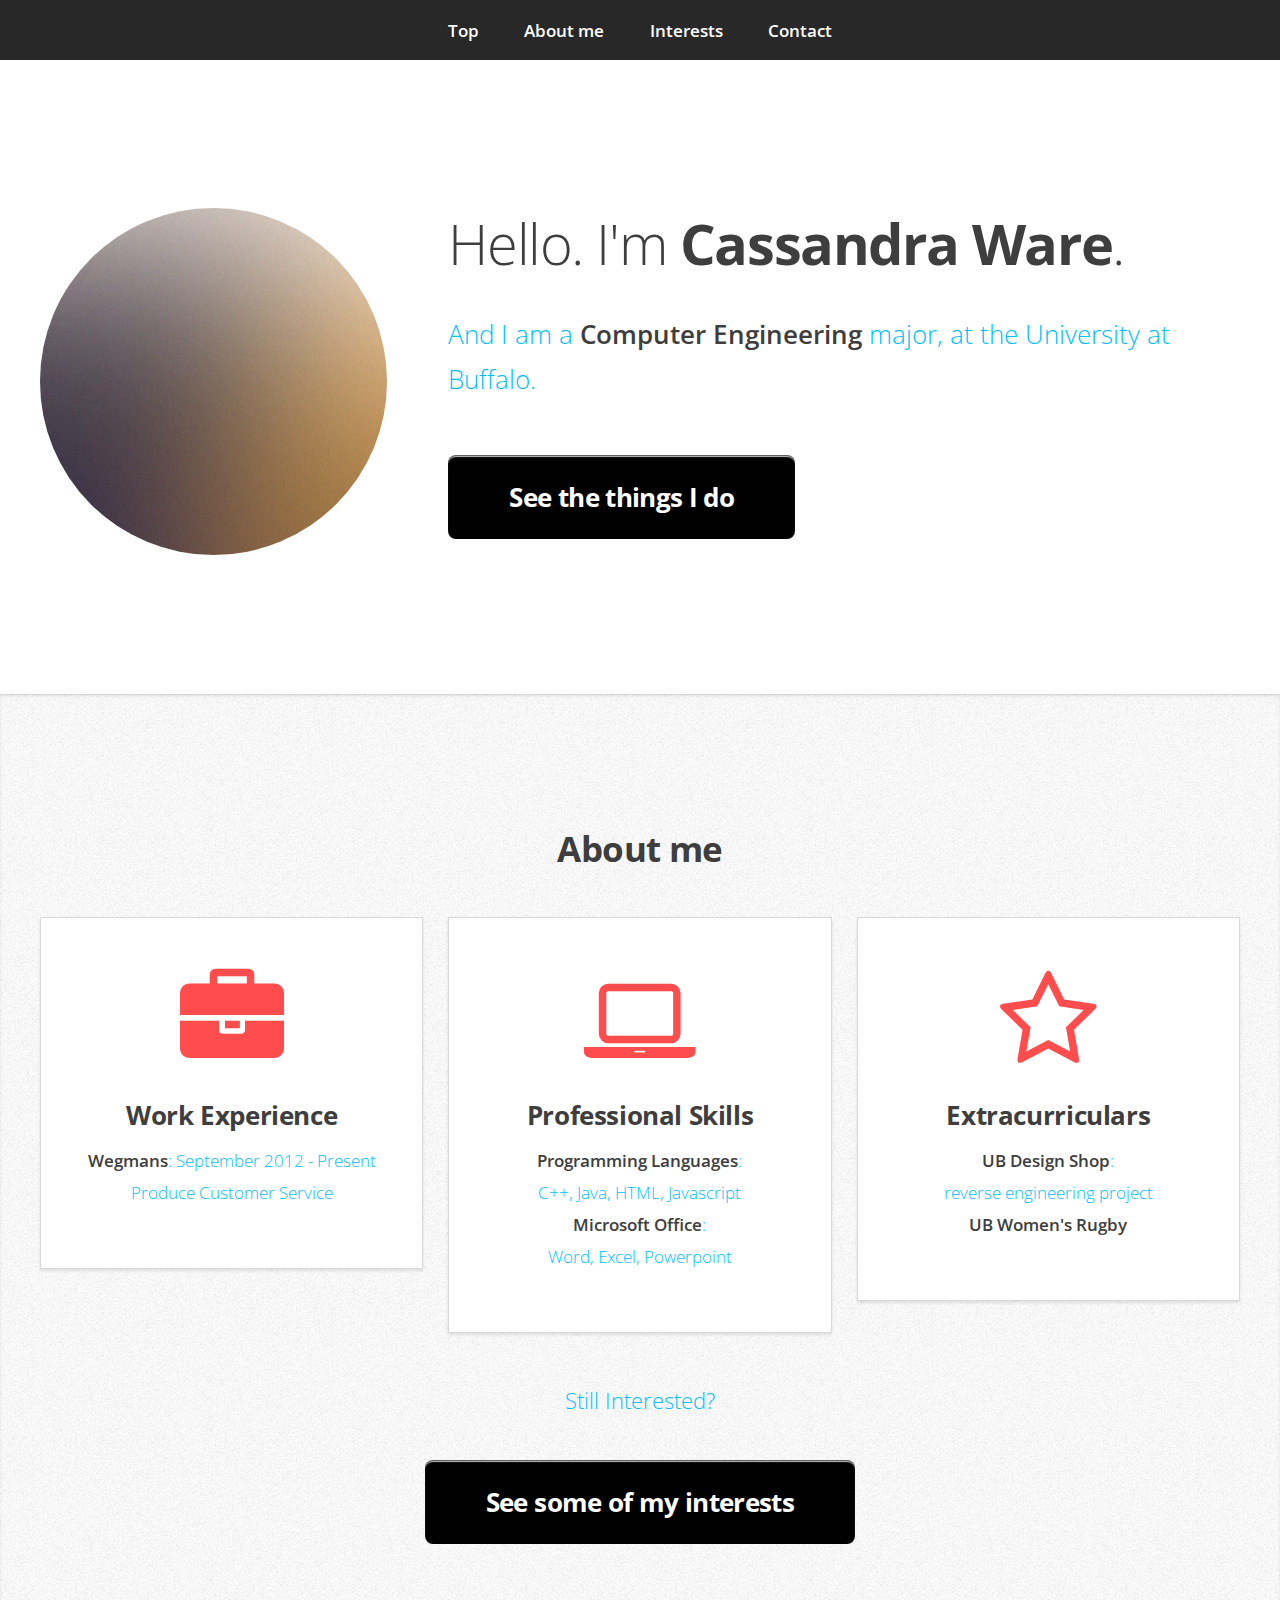
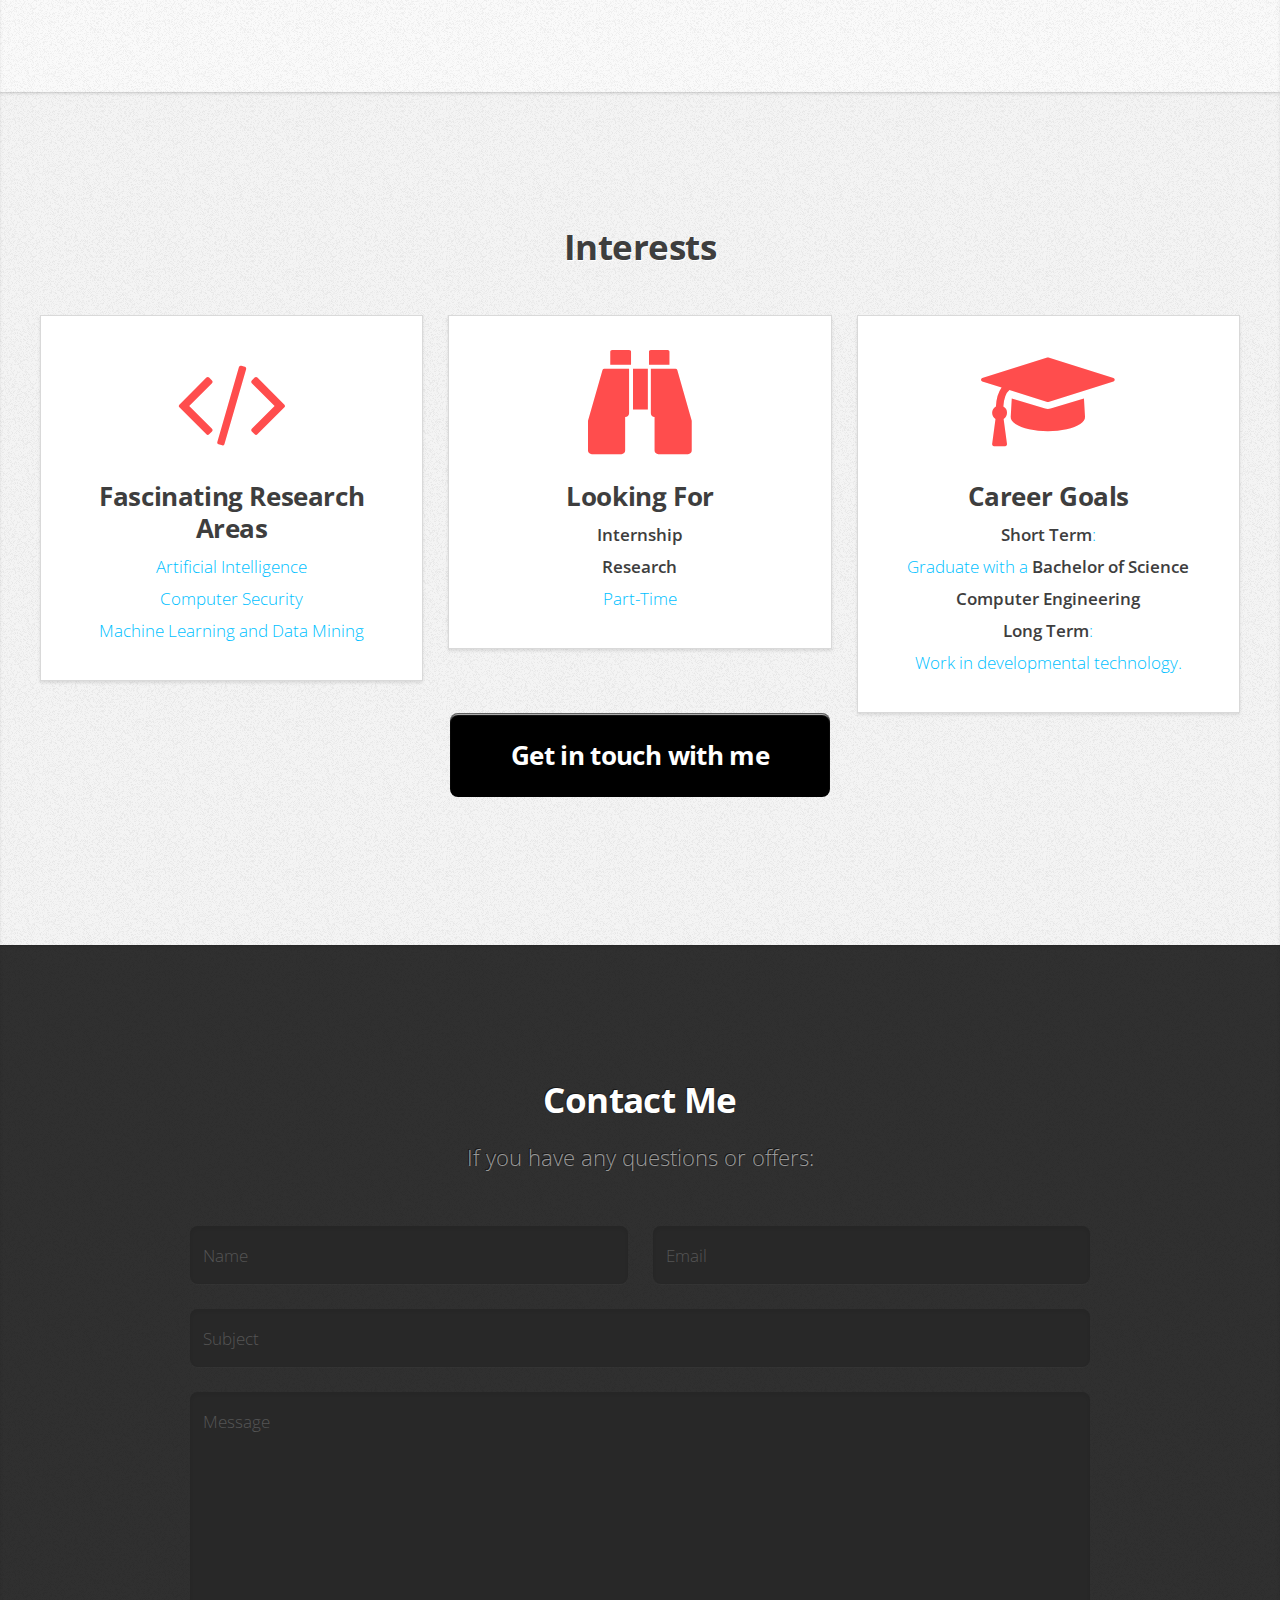
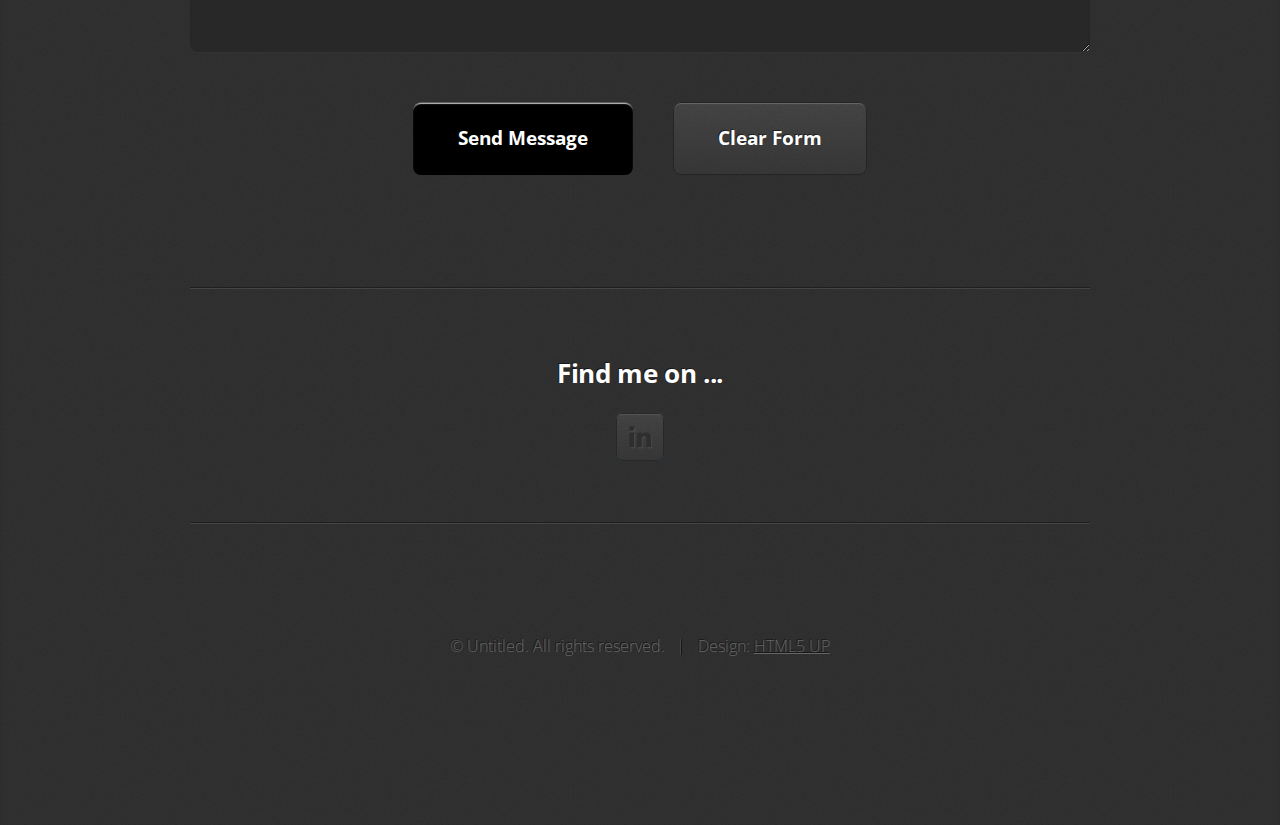
==== index.html @ fafe50f0 "Add files via upload" ====
<!DOCTYPE HTML>
<!--
	Miniport by HTML5 UP
	html5up.net | @ajlkn
	Free for personal and commercial use under the CCA 3.0 license (html5up.net/license)
-->
<html>
	<head>
		<title>Cassandra Ware</title>
		<meta charset="utf-8" />
		<meta name="viewport" content="width=device-width, initial-scale=1" />
		<meta http-equiv="Content-Type" content="text/html; charset=utf-8">
		<!--[if lte IE 8]><script src="assets/js/ie/html5shiv.js"></script><![endif]-->
		<link rel="stylesheet" href="assets/css/main.css" />
		<!--[if lte IE 8]><link rel="stylesheet" href="assets/css/ie8.css" /><![endif]-->
		<!--[if lte IE 9]><link rel="stylesheet" href="assets/css/ie9.css" /><![endif]-->
	</head>
	<body>

		<!-- Nav -->
			<nav id="nav">
				<ul class="container">
					<li><a href="#top">Top</a></li>
					<li><a href="#work">About me</a></li>
					<li><a href="#portfolio">Interests</a></li>
					<li><a href="#contact">Contact</a></li>
				</ul>
			</nav>

		<!-- Home -->
			<div class="wrapper style1 first">
				<article class="container" id="top">
					<div class="row">
						<div class="4u 12u(mobile)">
							<span class="image fit"><img src="images/pic00.jpg" alt="" /></span>
						</div>
						<div class="8u 12u(mobile)">
							<header>
								<h1>Hello. I'm <strong>Cassandra Ware</strong>.</h1>
							</header>
							<p>And I am a <strong>Computer Engineering</strong> major, at the University at Buffalo.</p>
							<a href="#work" class="button big scrolly">See the things I do</a>
						</div>
					</div>
				</article>
			</div>

		<!-- Work -->
			<div class="wrapper style2">
				<article id="work">
					<header>
						<h2>About me</h2>
						<p></p>
					</header>
					<div class="container">
						<div class="row">
							<div class="4u 12u(mobile)">
								<section class="box style1">
									<span class="icon featured fa-briefcase"></span>
									<h3>Work Experience</h3>
									<p><strong>Wegmans</strong>: September 2012 - Present<br> Produce Customer Service</p>
								</section>
							</div>
							<div class="4u 12u(mobile)">
								<section class="box style1">
									<span class="icon featured fa-laptop"></span>
									<h3>Professional Skills</h3>
									<p><strong>Programming Languages</strong>:<br> C++, Java, HTML, Javascript <br><strong>Microsoft Office</strong>:
									<br>Word, Excel, Powerpoint</p>
								</section>
							</div>
							<div class="4u 12u(mobile)">
								<section class="box style1">
									<span class="icon featured fa-star-o"></span>
									<h3>Extracurriculars</h3>
									<p><strong>UB Design Shop</strong>:<br>reverse engineering project<br><strong>UB Women's Rugby</strong></p>
								</section>
							</div>
						</div>
					</div>
					<footer>
						<p>Still Interested?</p>
						<a href="#portfolio" class="button big scrolly">See some of my interests</a>
					</footer>
				</article>
			</div>

		<!-- Portfolio -->
			<div class="wrapper style3">
				<article id="portfolio">
					<header>
						<h2>Interests</h2>
						<p></p>
					</header>
					<div class="container">
						<div class="row">
							<div class="4u 12u(mobile)">
								<article class="box style2">
									<span class="icon featured fa-code"></span>
									<h3><a href="#">Fascinating Research Areas</a></h3>
									<p>Artificial Intelligence<br>Computer Security<br>Machine Learning and Data Mining</p>
								</article>
							</div>
							<div class="4u 12u(mobile)">
								<article class="box style2">
									<span class="icon featured fa-binoculars"></span>
									<h3><a href="#">Looking For</a></h3>
									<p><strong>Internship<br>Research</strong><br>Part-Time</p>
								</article>
							</div>
							<div class="4u 12u(mobile)">
								<article class="box style2">
									<span class="icon featured fa-mortar-board"></span>
									<h3><a href="#">Career Goals</a></h3>
									<p><strong>Short Term</strong>:<br>Graduate with a <strong>Bachelor of Science Computer Engineering</strong>
									<br><strong>Long Term</strong>:<br>Work in developmental technology.</p>
								</article>
							</div>
						</div>
						<!--<div class="row">
							<div class="4u 12u(mobile)">
								<article class="box style2">
									<a href="#" class="image featured"><img src="images/pic04.jpg" alt="" /></a>
									<h3><a href="#">Tempus dolore</a></h3>
									<p>Ornare nulla proin odio consequat.</p>
								</article>
							</div>
							<div class="4u 12u(mobile)">
								<article class="box style2">
									<a href="#" class="image featured"><img src="images/pic05.jpg" alt="" /></a>
									<h3><a href="#">Feugiat aliquam</a></h3>
									<p>Ornare nulla proin odio consequat.</p>
								</article>
							</div>
							<div class="4u 12u(mobile)">
								<article class="box style2">
									<a href="#" class="image featured"><img src="images/pic06.jpg" alt="" /></a>
									<h3><a href="#">Sed amet ornare</a></h3>
									<p>Ornare nulla proin odio consequat.</p>
								</article>
							</div>
						</div>
					</div>
					<footer>
						<p>Lorem ipsum dolor sit sapien vestibulum ipsum primis?</p>-->
						<a href="#contact" class="button big scrolly">Get in touch with me</a>
					</footer>
				</article>
			</div>

		<!-- Contact -->
			<div class="wrapper style4">
				<article id="contact" class="container 75%">
					<header>
						<h2>Contact Me</h2>
						<p>If you have any questions or offers:</p>
					</header>
					<div>
						<div class="row">
							<div class="12u">
								<form method="post" action="index.php">
									<div>
										<div class="row">
											<div class="6u 12u(mobile)">
												<input type="text" name="name" id="name" placeholder="Name" />
											</div>
											<div class="6u 12u(mobile)">
												<input type="text" name="email" id="email" placeholder="Email" />
											</div>
										</div>
										<div class="row">
											<div class="12u">
												<input type="text" name="subject" id="subject" placeholder="Subject" />
											</div>
										</div>
										<div class="row">
											<div class="12u">
												<textarea name="message" id="message" placeholder="Message"></textarea>
											</div>
										</div>

										<div class="row 200%">
											<div class="12u">
												<ul class="actions">
													<li><input type="submit" value="Send Message" /></li>
													<li><input type="reset" value="Clear Form" class="alt" /></li>
												</ul>
											</div>
										</div>
									</div>
								</form>
							</div>
						</div>
						<div class="row">
							<div class="12u">
								<hr />
								<h3>Find me on ...</h3>
								<ul class="social">
									<!--<li><a href="#" class="icon fa-twitter"><span class="label">Twitter</span></a></li>
									<li><a href="#" class="icon fa-facebook"><span class="label">Facebook</span></a></li>
									<li><a href="#" class="icon fa-dribbble"><span class="label">Dribbble</span></a></li>-->
									<li><a href="https://www.linkedin.com/in/cassandra-ware-029583138/" class="icon fa-linkedin"><span class="label">LinkedIn</span></a></li>
									<!--<li><a href="#" class="icon fa-tumblr"><span class="label">Tumblr</span></a></li>
									<li><a href="#" class="icon fa-google-plus"><span class="label">Google+</span></a></li>
									<li><a href="#" class="icon fa-github"><span class="label">Github</span></a></li>-->
									<!--
									<li><a href="#" class="icon fa-rss"><span>RSS</span></a></li>
									<li><a href="#" class="icon fa-instagram"><span>Instagram</span></a></li>
									<li><a href="#" class="icon fa-foursquare"><span>Foursquare</span></a></li>
									<li><a href="#" class="icon fa-skype"><span>Skype</span></a></li>
									<li><a href="#" class="icon fa-soundcloud"><span>Soundcloud</span></a></li>
									<li><a href="#" class="icon fa-youtube"><span>YouTube</span></a></li>
									<li><a href="#" class="icon fa-blogger"><span>Blogger</span></a></li>
									<li><a href="#" class="icon fa-flickr"><span>Flickr</span></a></li>
									<li><a href="#" class="icon fa-vimeo"><span>Vimeo</span></a></li>
									-->
								</ul>
								<hr />
							</div>
						</div>
					</div>
					<footer>
						<ul id="copyright">
							<li>&copy; Untitled. All rights reserved.</li><li>Design: <a href="http://html5up.net">HTML5 UP</a></li>
						</ul>
					</footer>
				</article>
			</div>

		<!-- Scripts -->
			<script src="assets/js/jquery.min.js"></script>
			<script src="assets/js/jquery.scrolly.min.js"></script>
			<script src="assets/js/skel.min.js"></script>
			<script src="assets/js/skel-viewport.min.js"></script>
			<script src="assets/js/util.js"></script>
			<!--[if lte IE 8]><script src="assets/js/ie/respond.min.js"></script><![endif]-->
			<script src="assets/js/main.js"></script>

	</body>
</html>
---- assets/css/main.css ----
@import url("https://fonts.googleapis.com/css?family=Open+Sans:300,300italic,600,600italic,700");
@import url("font-awesome.min.css");

/*
	Miniport by HTML5 UP
	html5up.net | @ajlkn
	Free for personal and commercial use under the CCA 3.0 license (html5up.net/license)
*/

/* Reset */

	html, body, div, span, applet, object, iframe, h1, h2, h3, h4, h5, h6, p, blockquote, pre, a, abbr, acronym, address, big, cite, code, del, dfn, em, img, ins, kbd, q, s, samp, small, strike, strong, sub, sup, tt, var, b, u, i, center, dl, dt, dd, ol, ul, li, fieldset, form, label, legend, table, caption, tbody, tfoot, thead, tr, th, td, article, aside, canvas, details, embed, figure, figcaption, footer, header, hgroup, menu, nav, output, ruby, section, summary, time, mark, audio, video {
		margin: 0;
		padding: 0;
		border: 0;
		font-size: 100%;
		font: inherit;
		vertical-align: baseline;
	}

	article, aside, details, figcaption, figure, footer, header, hgroup, menu, nav, section {
		display: block;
	}

	body {
		line-height: 1;
	}

	ol, ul {
		list-style: none;
	}

	blockquote, q {
		quotes: none;
	}

	blockquote:before, blockquote:after, q:before, q:after {
		content: '';
		content: none;
	}

	table {
		border-collapse: collapse;
		border-spacing: 0;
	}

	body {
		-webkit-text-size-adjust: none;
	}

/* Box Model */

	*, *:before, *:after {
		-moz-box-sizing: border-box;
		-webkit-box-sizing: border-box;
		box-sizing: border-box;
	}

/* Containers */

	.container {
		margin-left: auto;
		margin-right: auto;
	}

	.container.\31 25\25 {
		width: 100%;
		max-width: 1200px;
		min-width: 960px;
	}

	.container.\37 5\25 {
		width: 720px;
	}

	.container.\35 0\25 {
		width: 480px;
	}

	.container.\32 5\25 {
		width: 240px;
	}

	.container {
		width: 960px;
	}

	@media screen and (min-width: 737px) {

		.container.\31 25\25 {
			width: 100%;
			max-width: 1500px;
			min-width: 1200px;
		}

		.container.\37 5\25 {
			width: 900px;
		}

		.container.\35 0\25 {
			width: 600px;
		}

		.container.\32 5\25 {
			width: 300px;
		}

		.container {
			width: 1200px;
		}

	}

	@media screen and (min-width: 737px) and (max-width: 1200px) {

		.container.\31 25\25 {
			width: 100%;
			max-width: 1200px;
			min-width: 960px;
		}

		.container.\37 5\25 {
			width: 720px;
		}

		.container.\35 0\25 {
			width: 480px;
		}

		.container.\32 5\25 {
			width: 240px;
		}

		.container {
			width: 960px;
		}

	}

	@media screen and (max-width: 736px) {

		.container.\31 25\25 {
			width: 100%;
			max-width: 125%;
			min-width: 100%;
		}

		.container.\37 5\25 {
			width: 75%;
		}

		.container.\35 0\25 {
			width: 50%;
		}

		.container.\32 5\25 {
			width: 25%;
		}

		.container {
			width: 100% !important;
		}

	}

/* Grid */

	.row {
		border-bottom: solid 1px transparent;
		-moz-box-sizing: border-box;
		-webkit-box-sizing: border-box;
		box-sizing: border-box;
	}

	.row > * {
		float: left;
		-moz-box-sizing: border-box;
		-webkit-box-sizing: border-box;
		box-sizing: border-box;
	}

	.row:after, .row:before {
		content: '';
		display: block;
		clear: both;
		height: 0;
	}

	.row.uniform > * > :first-child {
		margin-top: 0;
	}

	.row.uniform > * > :last-child {
		margin-bottom: 0;
	}

	.row.\30 \25 > * {
		padding: 0 0 0 0px;
	}

	.row.\30 \25 {
		margin: 0 0 -1px 0px;
	}

	.row.uniform.\30 \25 > * {
		padding: 0px 0 0 0px;
	}

	.row.uniform.\30 \25 {
		margin: 0px 0 -1px 0px;
	}

	.row > * {
		padding: 0 0 0 40px;
	}

	.row {
		margin: 0 0 -1px -40px;
	}

	.row.uniform > * {
		padding: 40px 0 0 40px;
	}

	.row.uniform {
		margin: -40px 0 -1px -40px;
	}

	.row.\32 00\25 > * {
		padding: 0 0 0 80px;
	}

	.row.\32 00\25 {
		margin: 0 0 -1px -80px;
	}

	.row.uniform.\32 00\25 > * {
		padding: 80px 0 0 80px;
	}

	.row.uniform.\32 00\25 {
		margin: -80px 0 -1px -80px;
	}

	.row.\31 50\25 > * {
		padding: 0 0 0 60px;
	}

	.row.\31 50\25 {
		margin: 0 0 -1px -60px;
	}

	.row.uniform.\31 50\25 > * {
		padding: 60px 0 0 60px;
	}

	.row.uniform.\31 50\25 {
		margin: -60px 0 -1px -60px;
	}

	.row.\35 0\25 > * {
		padding: 0 0 0 20px;
	}

	.row.\35 0\25 {
		margin: 0 0 -1px -20px;
	}

	.row.uniform.\35 0\25 > * {
		padding: 20px 0 0 20px;
	}

	.row.uniform.\35 0\25 {
		margin: -20px 0 -1px -20px;
	}

	.row.\32 5\25 > * {
		padding: 0 0 0 10px;
	}

	.row.\32 5\25 {
		margin: 0 0 -1px -10px;
	}

	.row.uniform.\32 5\25 > * {
		padding: 10px 0 0 10px;
	}

	.row.uniform.\32 5\25 {
		margin: -10px 0 -1px -10px;
	}

	.\31 2u, .\31 2u\24 {
		width: 100%;
		clear: none;
		margin-left: 0;
	}

	.\31 1u, .\31 1u\24 {
		width: 91.6666666667%;
		clear: none;
		margin-left: 0;
	}

	.\31 0u, .\31 0u\24 {
		width: 83.3333333333%;
		clear: none;
		margin-left: 0;
	}

	.\39 u, .\39 u\24 {
		width: 75%;
		clear: none;
		margin-left: 0;
	}

	.\38 u, .\38 u\24 {
		width: 66.6666666667%;
		clear: none;
		margin-left: 0;
	}

	.\37 u, .\37 u\24 {
		width: 58.3333333333%;
		clear: none;
		margin-left: 0;
	}

	.\36 u, .\36 u\24 {
		width: 50%;
		clear: none;
		margin-left: 0;
	}

	.\35 u, .\35 u\24 {
		width: 41.6666666667%;
		clear: none;
		margin-left: 0;
	}

	.\34 u, .\34 u\24 {
		width: 33.3333333333%;
		clear: none;
		margin-left: 0;
	}

	.\33 u, .\33 u\24 {
		width: 25%;
		clear: none;
		margin-left: 0;
	}

	.\32 u, .\32 u\24 {
		width: 16.6666666667%;
		clear: none;
		margin-left: 0;
	}

	.\31 u, .\31 u\24 {
		width: 8.3333333333%;
		clear: none;
		margin-left: 0;
	}

	.\31 2u\24 + *,
	.\31 1u\24 + *,
	.\31 0u\24 + *,
	.\39 u\24 + *,
	.\38 u\24 + *,
	.\37 u\24 + *,
	.\36 u\24 + *,
	.\35 u\24 + *,
	.\34 u\24 + *,
	.\33 u\24 + *,
	.\32 u\24 + *,
	.\31 u\24 + * {
		clear: left;
	}

	.\-11u {
		margin-left: 91.66667%;
	}

	.\-10u {
		margin-left: 83.33333%;
	}

	.\-9u {
		margin-left: 75%;
	}

	.\-8u {
		margin-left: 66.66667%;
	}

	.\-7u {
		margin-left: 58.33333%;
	}

	.\-6u {
		margin-left: 50%;
	}

	.\-5u {
		margin-left: 41.66667%;
	}

	.\-4u {
		margin-left: 33.33333%;
	}

	.\-3u {
		margin-left: 25%;
	}

	.\-2u {
		margin-left: 16.66667%;
	}

	.\-1u {
		margin-left: 8.33333%;
	}

	@media screen and (min-width: 737px) {

		.row > * {
			padding: 25px 0 0 25px;
		}

		.row {
			margin: -25px 0 -1px -25px;
		}

		.row.uniform > * {
			padding: 25px 0 0 25px;
		}

		.row.uniform {
			margin: -25px 0 -1px -25px;
		}

		.row.\32 00\25 > * {
			padding: 50px 0 0 50px;
		}

		.row.\32 00\25 {
			margin: -50px 0 -1px -50px;
		}

		.row.uniform.\32 00\25 > * {
			padding: 50px 0 0 50px;
		}

		.row.uniform.\32 00\25 {
			margin: -50px 0 -1px -50px;
		}

		.row.\31 50\25 > * {
			padding: 37.5px 0 0 37.5px;
		}

		.row.\31 50\25 {
			margin: -37.5px 0 -1px -37.5px;
		}

		.row.uniform.\31 50\25 > * {
			padding: 37.5px 0 0 37.5px;
		}

		.row.uniform.\31 50\25 {
			margin: -37.5px 0 -1px -37.5px;
		}

		.row.\35 0\25 > * {
			padding: 12.5px 0 0 12.5px;
		}

		.row.\35 0\25 {
			margin: -12.5px 0 -1px -12.5px;
		}

		.row.uniform.\35 0\25 > * {
			padding: 12.5px 0 0 12.5px;
		}

		.row.uniform.\35 0\25 {
			margin: -12.5px 0 -1px -12.5px;
		}

		.row.\32 5\25 > * {
			padding: 6.25px 0 0 6.25px;
		}

		.row.\32 5\25 {
			margin: -6.25px 0 -1px -6.25px;
		}

		.row.uniform.\32 5\25 > * {
			padding: 6.25px 0 0 6.25px;
		}

		.row.uniform.\32 5\25 {
			margin: -6.25px 0 -1px -6.25px;
		}

		.\31 2u\28desktop\29, .\31 2u\24\28desktop\29 {
			width: 100%;
			clear: none;
			margin-left: 0;
		}

		.\31 1u\28desktop\29, .\31 1u\24\28desktop\29 {
			width: 91.6666666667%;
			clear: none;
			margin-left: 0;
		}

		.\31 0u\28desktop\29, .\31 0u\24\28desktop\29 {
			width: 83.3333333333%;
			clear: none;
			margin-left: 0;
		}

		.\39 u\28desktop\29, .\39 u\24\28desktop\29 {
			width: 75%;
			clear: none;
			margin-left: 0;
		}

		.\38 u\28desktop\29, .\38 u\24\28desktop\29 {
			width: 66.6666666667%;
			clear: none;
			margin-left: 0;
		}

		.\37 u\28desktop\29, .\37 u\24\28desktop\29 {
			width: 58.3333333333%;
			clear: none;
			margin-left: 0;
		}

		.\36 u\28desktop\29, .\36 u\24\28desktop\29 {
			width: 50%;
			clear: none;
			margin-left: 0;
		}

		.\35 u\28desktop\29, .\35 u\24\28desktop\29 {
			width: 41.6666666667%;
			clear: none;
			margin-left: 0;
		}

		.\34 u\28desktop\29, .\34 u\24\28desktop\29 {
			width: 33.3333333333%;
			clear: none;
			margin-left: 0;
		}

		.\33 u\28desktop\29, .\33 u\24\28desktop\29 {
			width: 25%;
			clear: none;
			margin-left: 0;
		}

		.\32 u\28desktop\29, .\32 u\24\28desktop\29 {
			width: 16.6666666667%;
			clear: none;
			margin-left: 0;
		}

		.\31 u\28desktop\29, .\31 u\24\28desktop\29 {
			width: 8.3333333333%;
			clear: none;
			margin-left: 0;
		}

		.\31 2u\24\28desktop\29 + *,
		.\31 1u\24\28desktop\29 + *,
		.\31 0u\24\28desktop\29 + *,
		.\39 u\24\28desktop\29 + *,
		.\38 u\24\28desktop\29 + *,
		.\37 u\24\28desktop\29 + *,
		.\36 u\24\28desktop\29 + *,
		.\35 u\24\28desktop\29 + *,
		.\34 u\24\28desktop\29 + *,
		.\33 u\24\28desktop\29 + *,
		.\32 u\24\28desktop\29 + *,
		.\31 u\24\28desktop\29 + * {
			clear: left;
		}

		.\-11u\28desktop\29 {
			margin-left: 91.66667%;
		}

		.\-10u\28desktop\29 {
			margin-left: 83.33333%;
		}

		.\-9u\28desktop\29 {
			margin-left: 75%;
		}

		.\-8u\28desktop\29 {
			margin-left: 66.66667%;
		}

		.\-7u\28desktop\29 {
			margin-left: 58.33333%;
		}

		.\-6u\28desktop\29 {
			margin-left: 50%;
		}

		.\-5u\28desktop\29 {
			margin-left: 41.66667%;
		}

		.\-4u\28desktop\29 {
			margin-left: 33.33333%;
		}

		.\-3u\28desktop\29 {
			margin-left: 25%;
		}

		.\-2u\28desktop\29 {
			margin-left: 16.66667%;
		}

		.\-1u\28desktop\29 {
			margin-left: 8.33333%;
		}

	}

	@media screen and (min-width: 737px) and (max-width: 1200px) {

		.row > * {
			padding: 25px 0 0 25px;
		}

		.row {
			margin: -25px 0 -1px -25px;
		}

		.row.uniform > * {
			padding: 25px 0 0 25px;
		}

		.row.uniform {
			margin: -25px 0 -1px -25px;
		}

		.row.\32 00\25 > * {
			padding: 50px 0 0 50px;
		}

		.row.\32 00\25 {
			margin: -50px 0 -1px -50px;
		}

		.row.uniform.\32 00\25 > * {
			padding: 50px 0 0 50px;
		}

		.row.uniform.\32 00\25 {
			margin: -50px 0 -1px -50px;
		}

		.row.\31 50\25 > * {
			padding: 37.5px 0 0 37.5px;
		}

		.row.\31 50\25 {
			margin: -37.5px 0 -1px -37.5px;
		}

		.row.uniform.\31 50\25 > * {
			padding: 37.5px 0 0 37.5px;
		}

		.row.uniform.\31 50\25 {
			margin: -37.5px 0 -1px -37.5px;
		}

		.row.\35 0\25 > * {
			padding: 12.5px 0 0 12.5px;
		}

		.row.\35 0\25 {
			margin: -12.5px 0 -1px -12.5px;
		}

		.row.uniform.\35 0\25 > * {
			padding: 12.5px 0 0 12.5px;
		}

		.row.uniform.\35 0\25 {
			margin: -12.5px 0 -1px -12.5px;
		}

		.row.\32 5\25 > * {
			padding: 6.25px 0 0 6.25px;
		}

		.row.\32 5\25 {
			margin: -6.25px 0 -1px -6.25px;
		}

		.row.uniform.\32 5\25 > * {
			padding: 6.25px 0 0 6.25px;
		}

		.row.uniform.\32 5\25 {
			margin: -6.25px 0 -1px -6.25px;
		}

		.\31 2u\28tablet\29, .\31 2u\24\28tablet\29 {
			width: 100%;
			clear: none;
			margin-left: 0;
		}

		.\31 1u\28tablet\29, .\31 1u\24\28tablet\29 {
			width: 91.6666666667%;
			clear: none;
			margin-left: 0;
		}

		.\31 0u\28tablet\29, .\31 0u\24\28tablet\29 {
			width: 83.3333333333%;
			clear: none;
			margin-left: 0;
		}

		.\39 u\28tablet\29, .\39 u\24\28tablet\29 {
			width: 75%;
			clear: none;
			margin-left: 0;
		}

		.\38 u\28tablet\29, .\38 u\24\28tablet\29 {
			width: 66.6666666667%;
			clear: none;
			margin-left: 0;
		}

		.\37 u\28tablet\29, .\37 u\24\28tablet\29 {
			width: 58.3333333333%;
			clear: none;
			margin-left: 0;
		}

		.\36 u\28tablet\29, .\36 u\24\28tablet\29 {
			width: 50%;
			clear: none;
			margin-left: 0;
		}

		.\35 u\28tablet\29, .\35 u\24\28tablet\29 {
			width: 41.6666666667%;
			clear: none;
			margin-left: 0;
		}

		.\34 u\28tablet\29, .\34 u\24\28tablet\29 {
			width: 33.3333333333%;
			clear: none;
			margin-left: 0;
		}

		.\33 u\28tablet\29, .\33 u\24\28tablet\29 {
			width: 25%;
			clear: none;
			margin-left: 0;
		}

		.\32 u\28tablet\29, .\32 u\24\28tablet\29 {
			width: 16.6666666667%;
			clear: none;
			margin-left: 0;
		}

		.\31 u\28tablet\29, .\31 u\24\28tablet\29 {
			width: 8.3333333333%;
			clear: none;
			margin-left: 0;
		}

		.\31 2u\24\28tablet\29 + *,
		.\31 1u\24\28tablet\29 + *,
		.\31 0u\24\28tablet\29 + *,
		.\39 u\24\28tablet\29 + *,
		.\38 u\24\28tablet\29 + *,
		.\37 u\24\28tablet\29 + *,
		.\36 u\24\28tablet\29 + *,
		.\35 u\24\28tablet\29 + *,
		.\34 u\24\28tablet\29 + *,
		.\33 u\24\28tablet\29 + *,
		.\32 u\24\28tablet\29 + *,
		.\31 u\24\28tablet\29 + * {
			clear: left;
		}

		.\-11u\28tablet\29 {
			margin-left: 91.66667%;
		}

		.\-10u\28tablet\29 {
			margin-left: 83.33333%;
		}

		.\-9u\28tablet\29 {
			margin-left: 75%;
		}

		.\-8u\28tablet\29 {
			margin-left: 66.66667%;
		}

		.\-7u\28tablet\29 {
			margin-left: 58.33333%;
		}

		.\-6u\28tablet\29 {
			margin-left: 50%;
		}

		.\-5u\28tablet\29 {
			margin-left: 41.66667%;
		}

		.\-4u\28tablet\29 {
			margin-left: 33.33333%;
		}

		.\-3u\28tablet\29 {
			margin-left: 25%;
		}

		.\-2u\28tablet\29 {
			margin-left: 16.66667%;
		}

		.\-1u\28tablet\29 {
			margin-left: 8.33333%;
		}

	}

	@media screen and (max-width: 736px) {

		.row > * {
			padding: 15px 0 0 15px;
		}

		.row {
			margin: -15px 0 -1px -15px;
		}

		.row.uniform > * {
			padding: 15px 0 0 15px;
		}

		.row.uniform {
			margin: -15px 0 -1px -15px;
		}

		.row.\32 00\25 > * {
			padding: 30px 0 0 30px;
		}

		.row.\32 00\25 {
			margin: -30px 0 -1px -30px;
		}

		.row.uniform.\32 00\25 > * {
			padding: 30px 0 0 30px;
		}

		.row.uniform.\32 00\25 {
			margin: -30px 0 -1px -30px;
		}

		.row.\31 50\25 > * {
			padding: 22.5px 0 0 22.5px;
		}

		.row.\31 50\25 {
			margin: -22.5px 0 -1px -22.5px;
		}

		.row.uniform.\31 50\25 > * {
			padding: 22.5px 0 0 22.5px;
		}

		.row.uniform.\31 50\25 {
			margin: -22.5px 0 -1px -22.5px;
		}

		.row.\35 0\25 > * {
			padding: 7.5px 0 0 7.5px;
		}

		.row.\35 0\25 {
			margin: -7.5px 0 -1px -7.5px;
		}

		.row.uniform.\35 0\25 > * {
			padding: 7.5px 0 0 7.5px;
		}

		.row.uniform.\35 0\25 {
			margin: -7.5px 0 -1px -7.5px;
		}

		.row.\32 5\25 > * {
			padding: 3.75px 0 0 3.75px;
		}

		.row.\32 5\25 {
			margin: -3.75px 0 -1px -3.75px;
		}

		.row.uniform.\32 5\25 > * {
			padding: 3.75px 0 0 3.75px;
		}

		.row.uniform.\32 5\25 {
			margin: -3.75px 0 -1px -3.75px;
		}

		.\31 2u\28mobile\29, .\31 2u\24\28mobile\29 {
			width: 100%;
			clear: none;
			margin-left: 0;
		}

		.\31 1u\28mobile\29, .\31 1u\24\28mobile\29 {
			width: 91.6666666667%;
			clear: none;
			margin-left: 0;
		}

		.\31 0u\28mobile\29, .\31 0u\24\28mobile\29 {
			width: 83.3333333333%;
			clear: none;
			margin-left: 0;
		}

		.\39 u\28mobile\29, .\39 u\24\28mobile\29 {
			width: 75%;
			clear: none;
			margin-left: 0;
		}

		.\38 u\28mobile\29, .\38 u\24\28mobile\29 {
			width: 66.6666666667%;
			clear: none;
			margin-left: 0;
		}

		.\37 u\28mobile\29, .\37 u\24\28mobile\29 {
			width: 58.3333333333%;
			clear: none;
			margin-left: 0;
		}

		.\36 u\28mobile\29, .\36 u\24\28mobile\29 {
			width: 50%;
			clear: none;
			margin-left: 0;
		}

		.\35 u\28mobile\29, .\35 u\24\28mobile\29 {
			width: 41.6666666667%;
			clear: none;
			margin-left: 0;
		}

		.\34 u\28mobile\29, .\34 u\24\28mobile\29 {
			width: 33.3333333333%;
			clear: none;
			margin-left: 0;
		}

		.\33 u\28mobile\29, .\33 u\24\28mobile\29 {
			width: 25%;
			clear: none;
			margin-left: 0;
		}

		.\32 u\28mobile\29, .\32 u\24\28mobile\29 {
			width: 16.6666666667%;
			clear: none;
			margin-left: 0;
		}

		.\31 u\28mobile\29, .\31 u\24\28mobile\29 {
			width: 8.3333333333%;
			clear: none;
			margin-left: 0;
		}

		.\31 2u\24\28mobile\29 + *,
		.\31 1u\24\28mobile\29 + *,
		.\31 0u\24\28mobile\29 + *,
		.\39 u\24\28mobile\29 + *,
		.\38 u\24\28mobile\29 + *,
		.\37 u\24\28mobile\29 + *,
		.\36 u\24\28mobile\29 + *,
		.\35 u\24\28mobile\29 + *,
		.\34 u\24\28mobile\29 + *,
		.\33 u\24\28mobile\29 + *,
		.\32 u\24\28mobile\29 + *,
		.\31 u\24\28mobile\29 + * {
			clear: left;
		}

		.\-11u\28mobile\29 {
			margin-left: 91.66667%;
		}

		.\-10u\28mobile\29 {
			margin-left: 83.33333%;
		}

		.\-9u\28mobile\29 {
			margin-left: 75%;
		}

		.\-8u\28mobile\29 {
			margin-left: 66.66667%;
		}

		.\-7u\28mobile\29 {
			margin-left: 58.33333%;
		}

		.\-6u\28mobile\29 {
			margin-left: 50%;
		}

		.\-5u\28mobile\29 {
			margin-left: 41.66667%;
		}

		.\-4u\28mobile\29 {
			margin-left: 33.33333%;
		}

		.\-3u\28mobile\29 {
			margin-left: 25%;
		}

		.\-2u\28mobile\29 {
			margin-left: 16.66667%;
		}

		.\-1u\28mobile\29 {
			margin-left: 8.33333%;
		}

	}

/* Basic */

	body, input, textarea, select {
		font-family: 'Open Sans', sans-serif;
		line-height: 1.85em;
		color: #00bfff;
		font-weight: 300;
	}

		body.is-loading *, input.is-loading *, textarea.is-loading *, select.is-loading * {
			-moz-transition: none !important;
			-webkit-transition: none !important;
			-ms-transition: none !important;
			transition: none !important;
			-moz-animation: none !important;
			-webkit-animation: none !important;
			-ms-animation: none !important;
			animation: none !important;
		}

	a {
		-moz-transition: color .2s ease-in-out;
		-webkit-transition: color .2s ease-in-out;
		-ms-transition: color .2s ease-in-out;
		transition: color .2s ease-in-out;
		color: #FAFAD2;
		text-decoration: underline;
	}

		a:hover {
			color: #43bff0 !important;
		}

		a img {
			border: 0;
		}

	b, strong {
		font-weight: 600;
		color: #3e3e3e;
	}

	i, em {
		font-style: italic;
	}

	sub {
		position: relative;
		top: 0.5em;
		font-size: 0.8em;
	}

	sup {
		position: relative;
		top: -0.5em;
		font-size: 0.8em;
	}

	blockquote {
		border-left: solid 0.75em #eee;
		padding: 1em 0 1em 1.5em;
		font-style: italic;
	}

	h1, h2, h3, h4, h5, h6 {
		color: #3e3e3e;
	}

	h1 a, h2 a, h3 a, h4 a, h5 a, h6 a {
		text-decoration: none;
		color: inherit;
	}

	h2, h3, h4, h5, h6 {
		font-weight: 700;
	}

	h1 {
		font-weight: 300;
	}

		h1 strong {
			font-weight: 700;
		}

	em, i {
		font-style: italic;
	}

	br.clear {
		clear: both;
	}

	hr {
		border: 0;
		border-top: solid 1px #F08080;
		border-top-color: rgba(0, 0, 0, 0.35);
		box-shadow: 0px 1px 0px 0px rgba(255, 255, 255, 0.1);
		height: 1px;
		margin: 3em 0 4em 0;
	}

	p, ul, ol, dl, table {
		margin-bottom: 2em;
	}

/* Form */

	form label {
		color: #3e3e3e;
		font-weight: 700;
		display: block;
		margin: 0 0 0.5em 0;
	}

	form input[type=text],
	form input[type=email],
	form input[type=password],
	form select,
	form textarea {
		-moz-transition: background .2s ease-in-out, box-shadow .2s ease-in-out;
		-webkit-transition: background .2s ease-in-out, box-shadow .2s ease-in-out;
		-ms-transition: background .2s ease-in-out, box-shadow .2s ease-in-out;
		transition: background .2s ease-in-out, box-shadow .2s ease-in-out;
		-webkit-appearance: none;
		display: block;
		border: 0;
		padding: 0.75em;
		font-size: 1em;
		border-radius: 8px;
		border: solid 1px #ddd;
		background: #fff;
		color: #bbb;
		box-shadow: inset 0px 2px 3px 1px rgba(0, 0, 0, 0.05), 0px 1px 0px 0px rgba(255, 255, 255, 0.025);
		width: 100%;
	}

		form input[type=text]:focus,
		form input[type=email]:focus,
		form input[type=password]:focus,
		form select:focus,
		form textarea:focus {
			background: #fafafa;
			box-shadow: inset 0px 2px 5px 0px rgba(0, 0, 0, 0.05), 0px 1px 0px 0px rgba(255, 255, 255, 0.025), inset 0px 0px 2px 1px #43bff0;
		}

	form textarea {
		height: 15em;
	}

	form .formerize-placeholder {
		color: #555 !important;
	}

	form ::-webkit-input-placeholder {
		color: #555 !important;
	}

	form :-moz-placeholder {
		color: #555 !important;
	}

	form ::-moz-placeholder {
		color: #555 !important;
	}

	form :-ms-input-placeholder {
		color: #555 !important;
	}

	form ::-moz-focus-inner {
		border: 0;
	}

/* Tables */

	table {
		width: 100%;
	}

		table.default {
			width: 100%;
		}

			table.default tr {
				border-top: solid 1px #eee;
			}

				table.default tr:first-child {
					border-top: 0;
				}

			table.default td {
				padding: 0.5em 1em 0.5em 1em;
			}

			table.default th {
				text-align: left;
				padding: 0.5em 1em 0.5em 1em;
				font-weight: 600;
				margin: 0 0 1em 0;
			}

			table.default thead {
				background: #4f4f4f;
				color: #fff;
			}

/* Section/Article */

	section, article {
		margin-bottom: 3em;
	}

	section > :last-child,
	article > :last-child,
	section:last-child,
	article:last-child {
		margin-bottom: 0;
	}

/* Image */

	.image {
		display: inline-block;
		position: relative;
	}

		.image img {
			display: block;
			width: 100%;
		}

		.image.fit {
			display: block;
			width: 100%;
		}

		.image.featured {
			display: block;
			width: 100%;
			margin: 0 0 2em 0;
		}

		.image.left {
			float: left;
			margin: 0 2em 2em 0;
		}

		.image.centered {
			display: block;
			margin: 0 0 2em 0;
		}

			.image.centered img {
				margin: 0 auto;
				width: auto;
			}

/* Button */

	input[type="button"],
	input[type="submit"],
	input[type="reset"],
	button,
	.button {
		background-image: url("images/bg.png"), -moz-linear-gradient(top, rgba(0, 0, 0, 0), rgba(0, 0, 0, 0.2));
		background-image: url("images/bg.png"), -webkit-linear-gradient(top, rgba(0, 0, 0, 0), rgba(0, 0, 0, 0.2));
		background-image: url("images/bg.png"), -ms-linear-gradient(top, rgba(0, 0, 0, 0), rgba(0, 0, 0, 0.2));
		background-image: url("images/bg.png"), linear-gradient(top, rgba(0, 0, 0, 0), rgba(0, 0, 0, 0.2));
		-moz-transition: background-color .2s ease-in-out;
		-webkit-transition: background-color .2s ease-in-out;
		-ms-transition: background-color .2s ease-in-out;
		transition: background-color .2s ease-in-out;
		-webkit-appearance: none;
		position: relative;
		display: inline-block;
		color: #fff !important;
		text-decoration: none;
		font-weight: 700;
		border: 0;
		outline: 0;
		cursor: pointer;
		border-radius: 8px;
		text-shadow: -1px -1px 0.5px rgba(0, 0, 0, 0.5);
		overflow: hidden;
		box-shadow: inset 0px 0px 0px 1px rgba(0, 0, 0, 0.5), inset 0px 2px 1px 0px rgba(255, 255, 255, 0.75);
		background-color: #000000;
	}

		input[type="button"]:hover,
		input[type="submit"]:hover,
		input[type="reset"]:hover,
		button:hover,
		.button:hover {
			background-color: #ffe9e6;
			color: #fff !important;
		}

		input[type="button"]:active,
		input[type="submit"]:active,
		input[type="reset"]:active,
		button:active,
		.button:active {
			background-color: #3BA8D3;
			top: 1px;
		}

		input[type="button"].alt,
		input[type="submit"].alt,
		input[type="reset"].alt,
		button.alt,
		.button.alt {
			background-color: #444;
			box-shadow: inset 0px 0px 0px 1px #242424, inset 0px 2px 1px 0px rgba(255, 255, 255, 0.2);
		}

			input[type="button"].alt:hover,
			input[type="submit"].alt:hover,
			input[type="reset"].alt:hover,
			button.alt:hover,
			.button.alt:hover {
				background-color: #4f4f4f;
				color: #fff !important;
			}

			input[type="button"].alt:active,
			input[type="submit"].alt:active,
			input[type="reset"].alt:active,
			button.alt:active,
			.button.alt:active {
				background-color: #3f3f3f;
			}

/* List */

	ul.default {
		list-style: disc;
		padding-left: 1em;
	}

		ul.default li {
			padding-left: 0.5em;
		}

	ul.social {
		cursor: default;
		margin: 0;
	}

		ul.social li {
			position: relative;
			display: inline-block;
			margin: 0.25em;
			top: 0;
		}

			ul.social li a {
				-moz-transition: top .2s ease-in-out;
				-webkit-transition: top .2s ease-in-out;
				-ms-transition: top .2s ease-in-out;
				transition: top .2s ease-in-out;
				display: block;
				width: 48px;
				height: 48px;
				border-radius: 6px;
				top: 0;
				position: relative;
			}

				ul.social li a:before {
					background-image: url("images/bg.png"), -moz-linear-gradient(top, rgba(0, 0, 0, 0), rgba(0, 0, 0, 0.2));
					background-image: url("images/bg.png"), -webkit-linear-gradient(top, rgba(0, 0, 0, 0), rgba(0, 0, 0, 0.2));
					background-image: url("images/bg.png"), -ms-linear-gradient(top, rgba(0, 0, 0, 0), rgba(0, 0, 0, 0.2));
					background-image: url("images/bg.png"), linear-gradient(top, rgba(0, 0, 0, 0), rgba(0, 0, 0, 0.2));
					-moz-transition: background-color .2s ease-in-out;
					-webkit-transition: background-color .2s ease-in-out;
					-ms-transition: background-color .2s ease-in-out;
					transition: background-color .2s ease-in-out;
					background-color: #444;
					border-radius: 6px;
					box-shadow: inset 0px 0px 0px 1px #282828, inset 0px 2px 1px 0px rgba(255, 255, 255, 0.1);
					color: #2E2E2E !important;
					display: block;
					font-size: 26px;
					height: 48px;
					line-height: 48px;
					text-align: center;
					outline: 0;
					overflow: hidden;
					text-shadow: 1px 1px 0px rgba(255, 255, 255, 0.1);
					width: 48px;
				}

				ul.social li a.fa-twitter {
					background-color: #2DAAE4;
				}

				ul.social li a.fa-facebook {
					background-color: #3C5A98;
				}

				ul.social li a.fa-dribbble {
					background-color: #C4376B;
				}

				ul.social li a.fa-linkedin {
					background-color: #006599;
				}

				ul.social li a.fa-tumblr {
					background-color: #51718A;
				}

				ul.social li a.fa-google-plus {
					background-color: #DA2713;
				}

				ul.social li a.fa-github {
					background-color: #FAFAFA;
				}

				ul.social li a.fa-rss {
					background-color: #F2600B;
				}

				ul.social li a.fa-instagram {
					background-color: #E0D7C8;
				}

				ul.social li a.fa-foursquare {
					background-color: #39A3D4;
				}

				ul.social li a.fa-skype {
					background-color: #10BEF1;
				}

				ul.social li a.fa-soundcloud {
					background-color: #FE5419;
				}

				ul.social li a.fa-youtube {
					background-color: #BF2E25;
				}

				ul.social li a.fa-blogger {
					background-color: #FF6501;
				}

				ul.social li a.fa-flickr {
					background-color: #0062DB;
				}

				ul.social li a.fa-vimeo {
					background-color: #4C8AB0;
				}

				ul.social li a:hover {
					top: -5px;
				}

					ul.social li a:hover:before {
						background-color: transparent;
					}

	ul.actions li {
		display: inline-block;
		margin: 0 0 0 1em;
	}

		ul.actions li:first-child {
			margin-left: 0;
		}

	ol.default {
		list-style: decimal;
		padding-left: 1.25em;
	}

		ol.default li {
			padding-left: 0.25em;
		}

/* Box */

	.box {
		background: #fff;
		box-shadow: inset 0px 0px 0px 1px rgba(0, 0, 0, 0.15), 0px 2px 3px 0px rgba(0, 0, 0, 0.1);
		text-align: center;
	}

/* Icons */

	.icon {
		text-decoration: none;
	}

		.icon:before {
			display: inline-block;
			font-family: FontAwesome;
			font-size: 1.25em;
			text-decoration: none;
			font-style: normal;
			font-weight: normal;
			line-height: 1;
			-webkit-font-smoothing: antialiased;
			-moz-osx-font-smoothing: grayscale;
		}

		.icon > .label {
			display: none;
		}

		.icon.featured {
			color: #ff4d4d;
			display: block;
			margin: 0 0 1.5em 0;
			cursor: default;
		}

			.icon.featured:before {
				font-size: 6em;
			}

/* Wrappers */

	.wrapper {
		background-image: url("images/bg.png");
		box-shadow: inset 0px 1px 0px 0px rgba(0, 0, 0, 0.05), inset 0px 2px 3px 0px rgba(0, 0, 0, 0.1);
	}

		.wrapper.first {
			box-shadow: none;
		}

		.wrapper.style1 {
			background-image: none;
			background-color: #fff;
		}

		.wrapper.style2 {
			background-color: #fafafa;
			text-shadow: 1px 1px 0px #fff;
		}

		.wrapper.style3 {
			background-color: #f4f4f4;
			text-shadow: 1px 1px 0px #fff;
		}

		.wrapper.style4 {
			background-color: #303030;
			color: #999;
			text-shadow: -1px -1px 0px #181818;
		}

			.wrapper.style4 h1, .wrapper.style4 h2, .wrapper.style4 h3, .wrapper.style4 h4, .wrapper.style4 h5, .wrapper.style4 h6 {
				color: #fff;
			}

			.wrapper.style4 form input[type=text],
			.wrapper.style4 form input[type=password],
			.wrapper.style4 form select,
			.wrapper.style4 form textarea {
				border: none;
				background: #282828;
			}

				.wrapper.style4 form input[type=text]:focus,
				.wrapper.style4 form input[type=password]:focus,
				.wrapper.style4 form select:focus,
				.wrapper.style4 form textarea:focus {
					background: #252525;
				}

/* Nav */

	#nav {
		background-color: #282828;
		text-align: center;
		position: fixed;
		left: 0;
		top: 0;
		width: 100%;
		z-index: 10000;
		cursor: default;
	}

		#nav ul {
			margin-bottom: 0;
		}

		#nav li {
			display: inline-block;
		}

		#nav a {
			position: relative;
			display: block;
			color: #fff;
			text-decoration: none;
			outline: 0;
		}

			#nav a:hover {
				color: #fff !important;
			}

			#nav a.active:before {
				content: '';
				display: block;
				position: absolute;
				bottom: -0.6em;
				left: 50%;
				margin-left: -0.75em;
				border-left: solid 0.75em transparent;
				border-right: solid 0.75em transparent;
				border-top: solid 0.6em #282828;
			}

/* Articles */

	#top .image {
		border-radius: 50%;
	}

		#top .image img {
			border-radius: 50%;
		}

	#top p a {
		color: inherit;
	}

/* Copyright */

	#copyright {
		color: #666;
	}

		#copyright a {
			-moz-transition: color .2s ease-in-out;
			-webkit-transition: color .2s ease-in-out;
			-ms-transition: color .2s ease-in-out;
			transition: color .2s ease-in-out;
			color: inherit;
		}

			#copyright a:hover {
				color: #777;
			}

/* Desktop */

	@media screen and (min-width: 737px) {

		/* Basic */

			body, input, textarea, select {
				font-size: 13pt;
			}

			h1 {
				font-size: 3.25em;
				letter-spacing: -0.025em;
			}

			h2 {
				font-size: 2em;
				letter-spacing: -0.015em;
			}

			h3 {
				font-size: 1.5em;
				letter-spacing: -0.015em;
			}

			h1, h2, h3, h4, h5, h6 {
				margin: 0 0 0.75em 0;
			}

			header {
				margin: 0 0 3em 0;
			}

				header > p {
					font-size: 1.25em;
					margin: 0;
				}

			footer {
				margin: 3em 0 0 0;
			}

				footer > p {
					font-size: 1.25em;
				}

		/* Form */

			form input[type="button"],
			form input[type="submit"],
			form input[type="reset"],
			form button,
			form .button {
				margin: 0 0.5em 0 0.5em;
			}

		/* Button */

			input[type="button"],
			input[type="submit"],
			input[type="reset"],
			button,
			.button {
				padding: 1em 2.35em 1em 2.35em;
				font-size: 1.1em;
			}

				input[type="button"].big,
				input[type="submit"].big,
				input[type="reset"].big,
				button.big,
				.button.big {
					font-size: 1.5em;
					letter-spacing: -0.025em;
				}

		/* Box */

			.box {
				padding: 2em;
			}

				.box.style1 {
					padding: 3em 2em 3.5em 2em;
				}

					.box.style1 h3 {
						margin-bottom: 0.5em;
					}

				.box.style2 h3 {
					margin-bottom: 0.25em;
				}

				.box.style2 .image {
					position: relative;
					left: 2em;
					top: 2em;
					margin: -4em 0 4em -4em;
					width: auto;
				}

		/* Wrappers */

			.wrapper {
				padding: 8em 0 8em 0;
				text-align: center;
			}

				.wrapper.first {
					padding-top: 12em;
				}

		/* Nav */

			#nav a {
				-moz-transition: background-color .2s ease-in-out;
				-webkit-transition: background-color .2s ease-in-out;
				-ms-transition: background-color .2s ease-in-out;
				transition: background-color .2s ease-in-out;
				padding: 0.2em 1em 0.2em 1em;
				margin: 0.6em 0.2em 0.6em 0.2em;
				font-weight: 600;
				border-radius: 8px;
				color: #fff;
			}

				#nav a:hover {
					background: #383838;
				}

				#nav a:active {
					background: #484848;
				}

		/* Articles */

			#top {
				text-align: left;
			}

				#top .image {
					width: 20em;
					height: 20em;
					margin: 0;
				}

				#top h1 {
					margin-top: 0.35em;
				}

				#top p {
					font-size: 1.5em;
					line-height: 1.75em;
				}

			#contact footer {
				font-size: 0.9em;
			}

		/* Copyright */

			#copyright {
				font-size: 1em;
				line-height: 1em;
			}

				#copyright li {
					display: inline-block;
					border-left: solid 1px rgba(0, 0, 0, 0.5);
					box-shadow: -1px 0px 0px 0px rgba(255, 255, 255, 0.1);
					padding: 0 0 0 1em;
					margin: 0 0 0 1em;
				}

					#copyright li:first-child {
						border: 0;
						box-shadow: none;
						padding-left: 0;
						margin-left: 0;
					}

	}

/* Tablet */

	@media screen and (min-width: 737px) and (max-width: 1200px) {

		/* Basic */

			body {
				min-width: 960px;
				font-size: 11pt;
			}

			input, textarea, select {
				font-size: 11pt;
			}

			header {
				margin: 0 0 4em 0;
			}

		/* Wrappers */

			.wrapper {
				padding: 5em 0 5em 0;
				text-align: center;
			}

				.wrapper.first {
					padding-top: 9em;
				}

				.wrapper.style4 .row-special {
					margin: 2em 0 0 0;
					padding: 2em 0 2em 0;
				}

		/* Articles */

			#top .image {
				width: 19.5em;
				height: 19.5em;
				margin: 0;
			}

	}

/* Mobile */

	@media screen and (max-width: 736px) {

		/* Basic */

			body, input, textarea, select {
				line-height: 1.75em;
				font-size: 10pt;
				letter-spacing: 0;
			}

			h1, h2, h3, h4, h5, h6 {
				font-size: 1.25em;
				margin: 0 0 0.4em 0;
			}

			h1 {
				font-size: 2.25em;
				line-height: 1.25em;
			}

			header {
				margin: 0 0 2em 0;
			}

				header > p {
					font-size: 1.25em;
				}

			footer {
				margin: 2.5em 0 0 0;
			}

				footer > p {
					font-size: 1.25em;
				}

			hr {
				margin: 1.5em 0 2em 0;
			}

		/* Section/Article */

			section, article {
				clear: both;
			}

		/* Button */

			input[type="button"],
			input[type="submit"],
			input[type="reset"],
			button,
			.button {
				text-align: center;
				font-size: 1.2em;
				width: 100%;
				padding: 1em 0 1em 0;
			}

		/* List */

			ul.social {
				padding: 1em 0.5em 0 0.5em;
			}

				ul.social li {
					margin: 0.5em 0.5em 0.5em 0.5em;
				}

					ul.social li a {
						top: 0 !important;
					}

						ul.social li a:before {
							background-color: transparent !important;
						}

			ul.actions {
				margin: 0;
			}

				ul.actions li {
					display: block;
					margin: 10px 0 0 0;
				}

					ul.actions li:first-child {
						margin-top: 0;
					}

		/* Box */

			.box {
				padding: 30px 20px 30px 20px;
				margin: 0 0 20px 0 !important;
			}

				.box h3 {
					margin-bottom: 0.25em;
				}

				.box .image.centered {
					margin-bottom: 1em;
				}

				.box .image.featured {
					position: relative;
					left: 20px;
					top: 20px;
					margin: -50px 0 50px -40px;
					width: auto;
				}

		/* Wrappers */

			.wrapper {
				padding: 3em 15px 3em 15px;
				text-align: center;
			}

				.wrapper.first {
					padding-top: 5em;
				}

		/* Nav */

			#nav a {
				padding: 0.5em;
			}

		/* Articles */

			#top .image {
				width: 70%;
				height: auto;
				margin: 0 auto 1.75em auto;
			}

			#contact footer {
				margin: 0;
			}

		/* Copyright */

			#copyright {
				font-size: 1em;
				margin: 0;
			}

				#copyright li {
					display: block;
				}

	}
---- assets/css/ie8.css ----
/*
	Miniport by HTML5 UP
	html5up.net | @ajlkn
	Free for personal and commercial use under the CCA 3.0 license (html5up.net/license)
*/

/* Basic */

	form input[type=text],
	form input[type=password],
	form select,
	form textarea {
		position: relative;
		-ms-behavior: url("assets/js/ie/PIE.htc");
	}

	input[type="button"],
	input[type="submit"],
	input[type="reset"],
	button,
	.button {
		position: relative;
		-ms-behavior: url("assets/js/ie/PIE.htc");
	}

/* Section/Article */

	section > .last-child,
	article > .last-child,
	section.last-child,
	article.last-child {
		margin-bottom: 0;
	}

/* Box */

	.box {
		border: solid 1px #ddd;
	}

/* List */

	ul.social li a {
		position: relative;
		top: 0 !important;
		overflow: hidden;
		-ms-behavior: url("assets/js/ie/PIE.htc");
	}

		ul.social li a:before {
			background: none;
		}

/* Wrappers */

	.wrapper {
		border-top: solid 1px #ddd;
	}

/* Nav */

	#nav a {
		position: relative;
		-ms-behavior: url("assets/js/ie/PIE.htc");
	}

/* Articles */

	#top .image {
		position: relative;
		-ms-behavior: url("assets/js/ie/PIE.htc");
	}

		#top .image img {
			position: relative;
			-ms-behavior: url("assets/js/ie/PIE.htc");
		}
---- assets/css/ie9.css ----
/*
	Miniport by HTML5 UP
	html5up.net | @ajlkn
	Free for personal and commercial use under the CCA 3.0 license (html5up.net/license)
*/

/* Button */

	input[type="button"],
	input[type="submit"],
	input[type="reset"],
	button,
	.button {
		background-image: url("images/ie/grad0-20.svg");
	}

/* List */

	ul.social li a:before {
		background-image: url("images/ie/grad0-20.svg");
	}
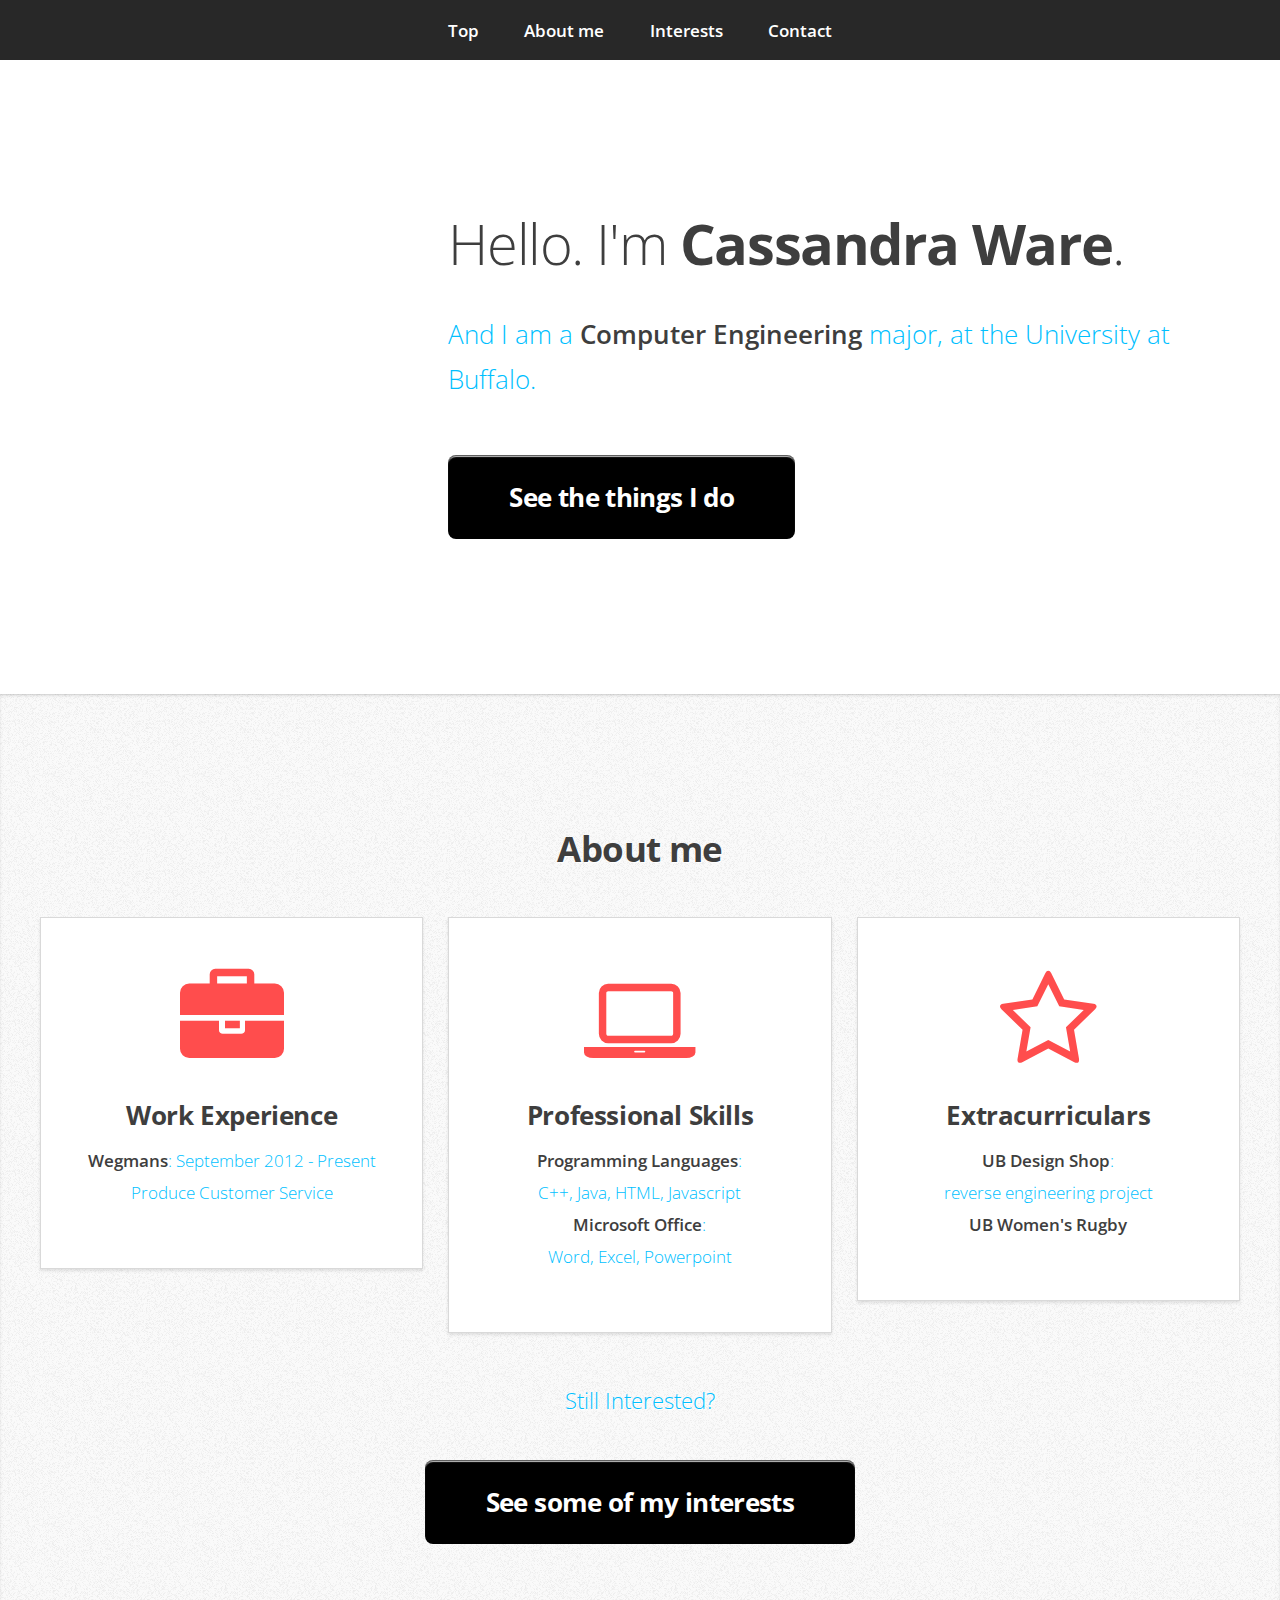
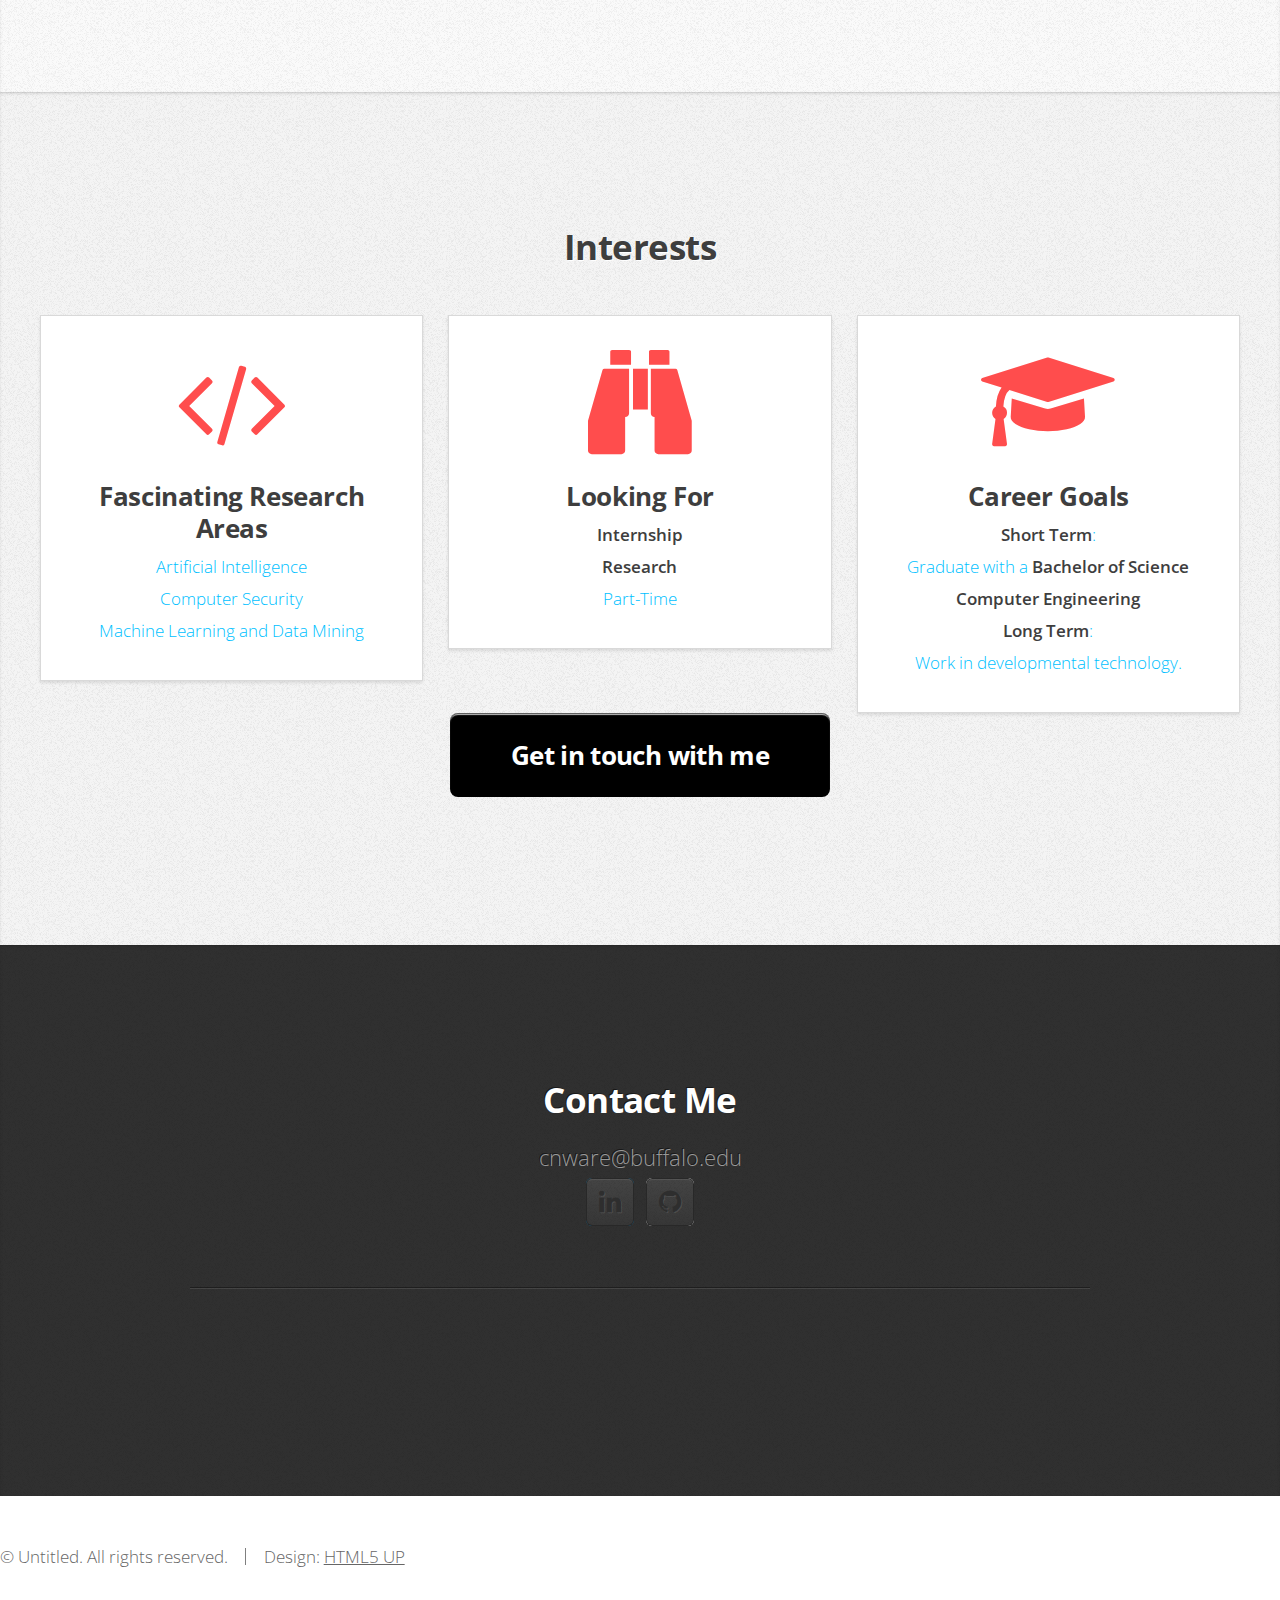
==== commit c27a48fe: "add picture, and github account, take away email form" ====
--- a/index.html
+++ b/index.html
@@ -32,7 +32,7 @@
 				<article class="container" id="top">
 					<div class="row">
 						<div class="4u 12u(mobile)">
-							<span class="image fit"><img src="images/pic00.jpg" alt="" /></span>
+							<span class="image fit"><img src="/Users/Cassandra/Downloads/InternshipDay_HeadShots-5.jpg" alt="" /></span>
 						</div>
 						<div class="8u 12u(mobile)">
 							<header>
@@ -153,8 +153,8 @@
 				<article id="contact" class="container 75%">
 					<header>
 						<h2>Contact Me</h2>
-						<p>If you have any questions or offers:</p>
-					</header>
+						<p>cnware@buffalo.edu</p>
+				<!--	</header>
 					<div>
 						<div class="row">
 							<div class="12u">
@@ -194,15 +194,15 @@
 						<div class="row">
 							<div class="12u">
 								<hr />
-								<h3>Find me on ...</h3>
+								<h3>Find me on ...</h3>-->
 								<ul class="social">
 									<!--<li><a href="#" class="icon fa-twitter"><span class="label">Twitter</span></a></li>
 									<li><a href="#" class="icon fa-facebook"><span class="label">Facebook</span></a></li>
 									<li><a href="#" class="icon fa-dribbble"><span class="label">Dribbble</span></a></li>-->
 									<li><a href="https://www.linkedin.com/in/cassandra-ware-029583138/" class="icon fa-linkedin"><span class="label">LinkedIn</span></a></li>
 									<!--<li><a href="#" class="icon fa-tumblr"><span class="label">Tumblr</span></a></li>
-									<li><a href="#" class="icon fa-google-plus"><span class="label">Google+</span></a></li>
-									<li><a href="#" class="icon fa-github"><span class="label">Github</span></a></li>-->
+									<li><a href="#" class="icon fa-google-plus"><span class="label">Google+</span></a></li>-->
+									<li><a href="https://github.com/cnware" class="icon fa-github"><span class="label">Github</span></a></li>
 									<!--
 									<li><a href="#" class="icon fa-rss"><span>RSS</span></a></li>
 									<li><a href="#" class="icon fa-instagram"><span>Instagram</span></a></li>
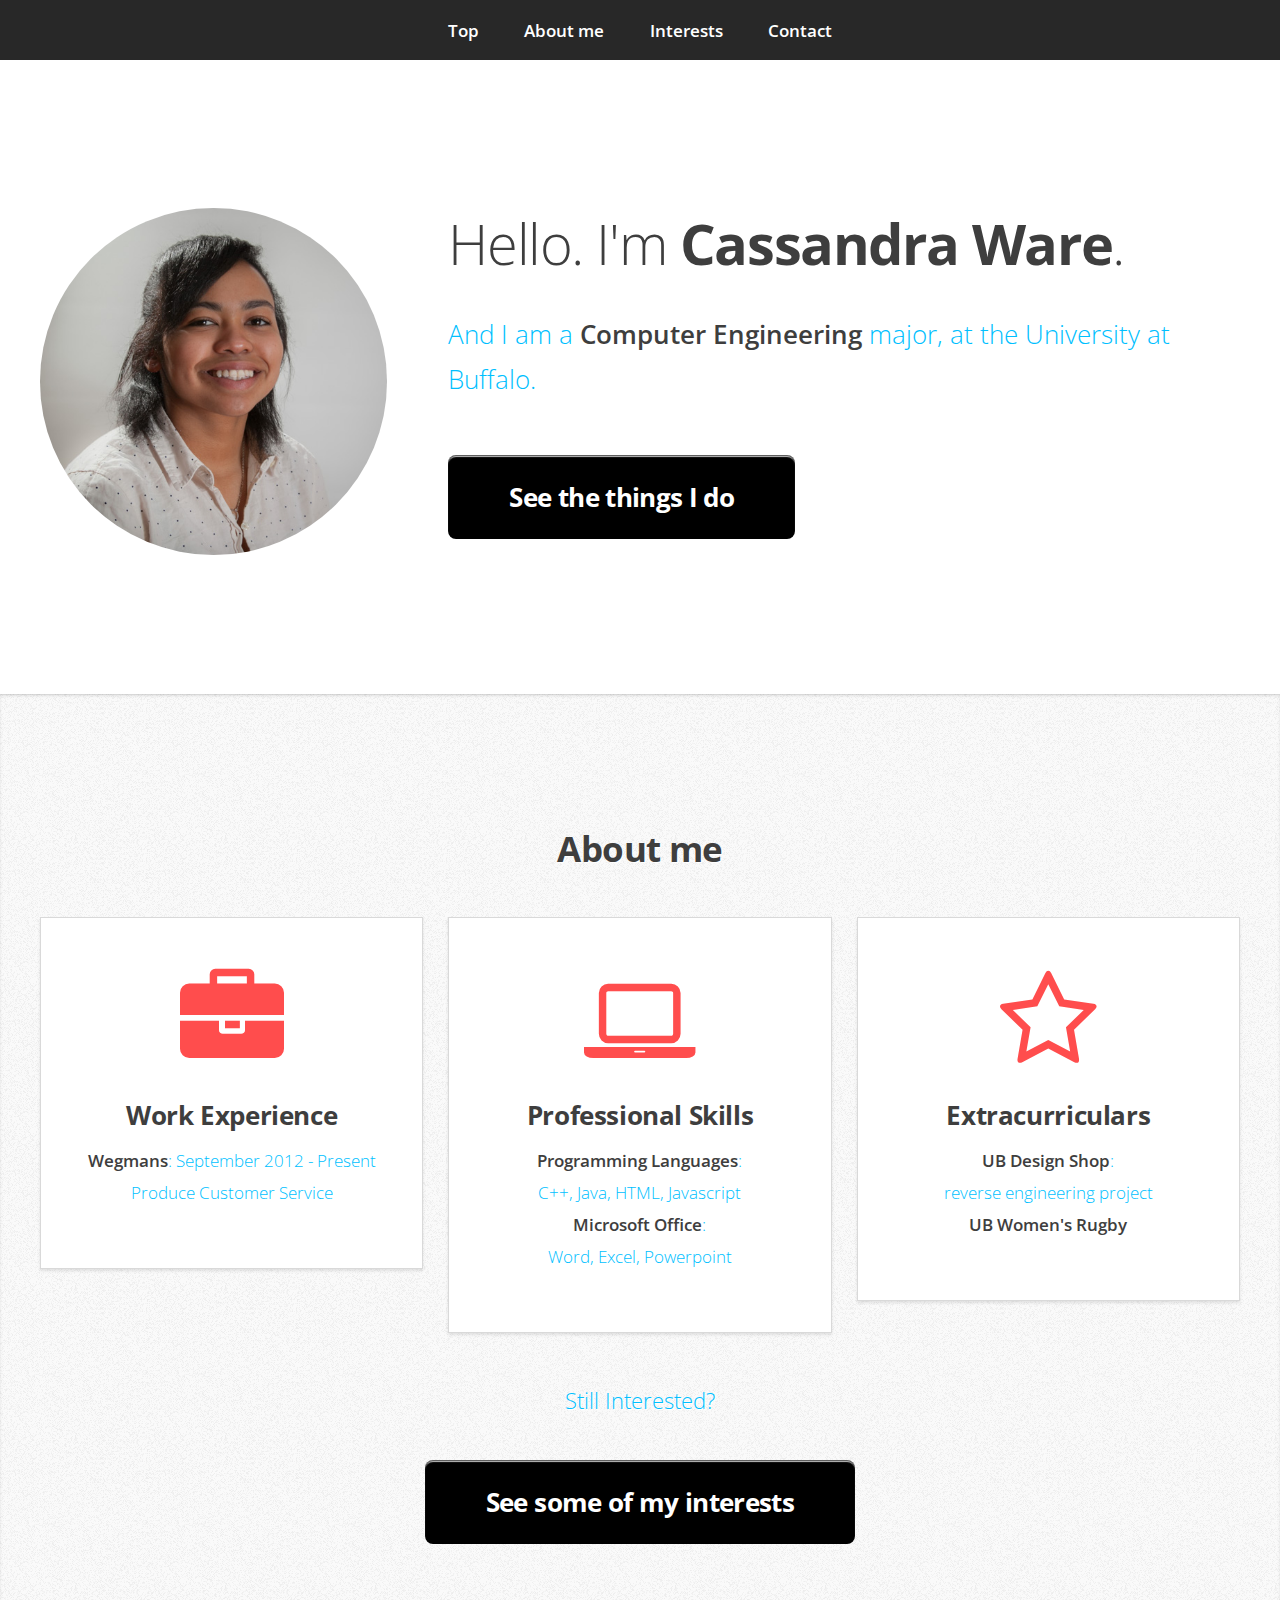
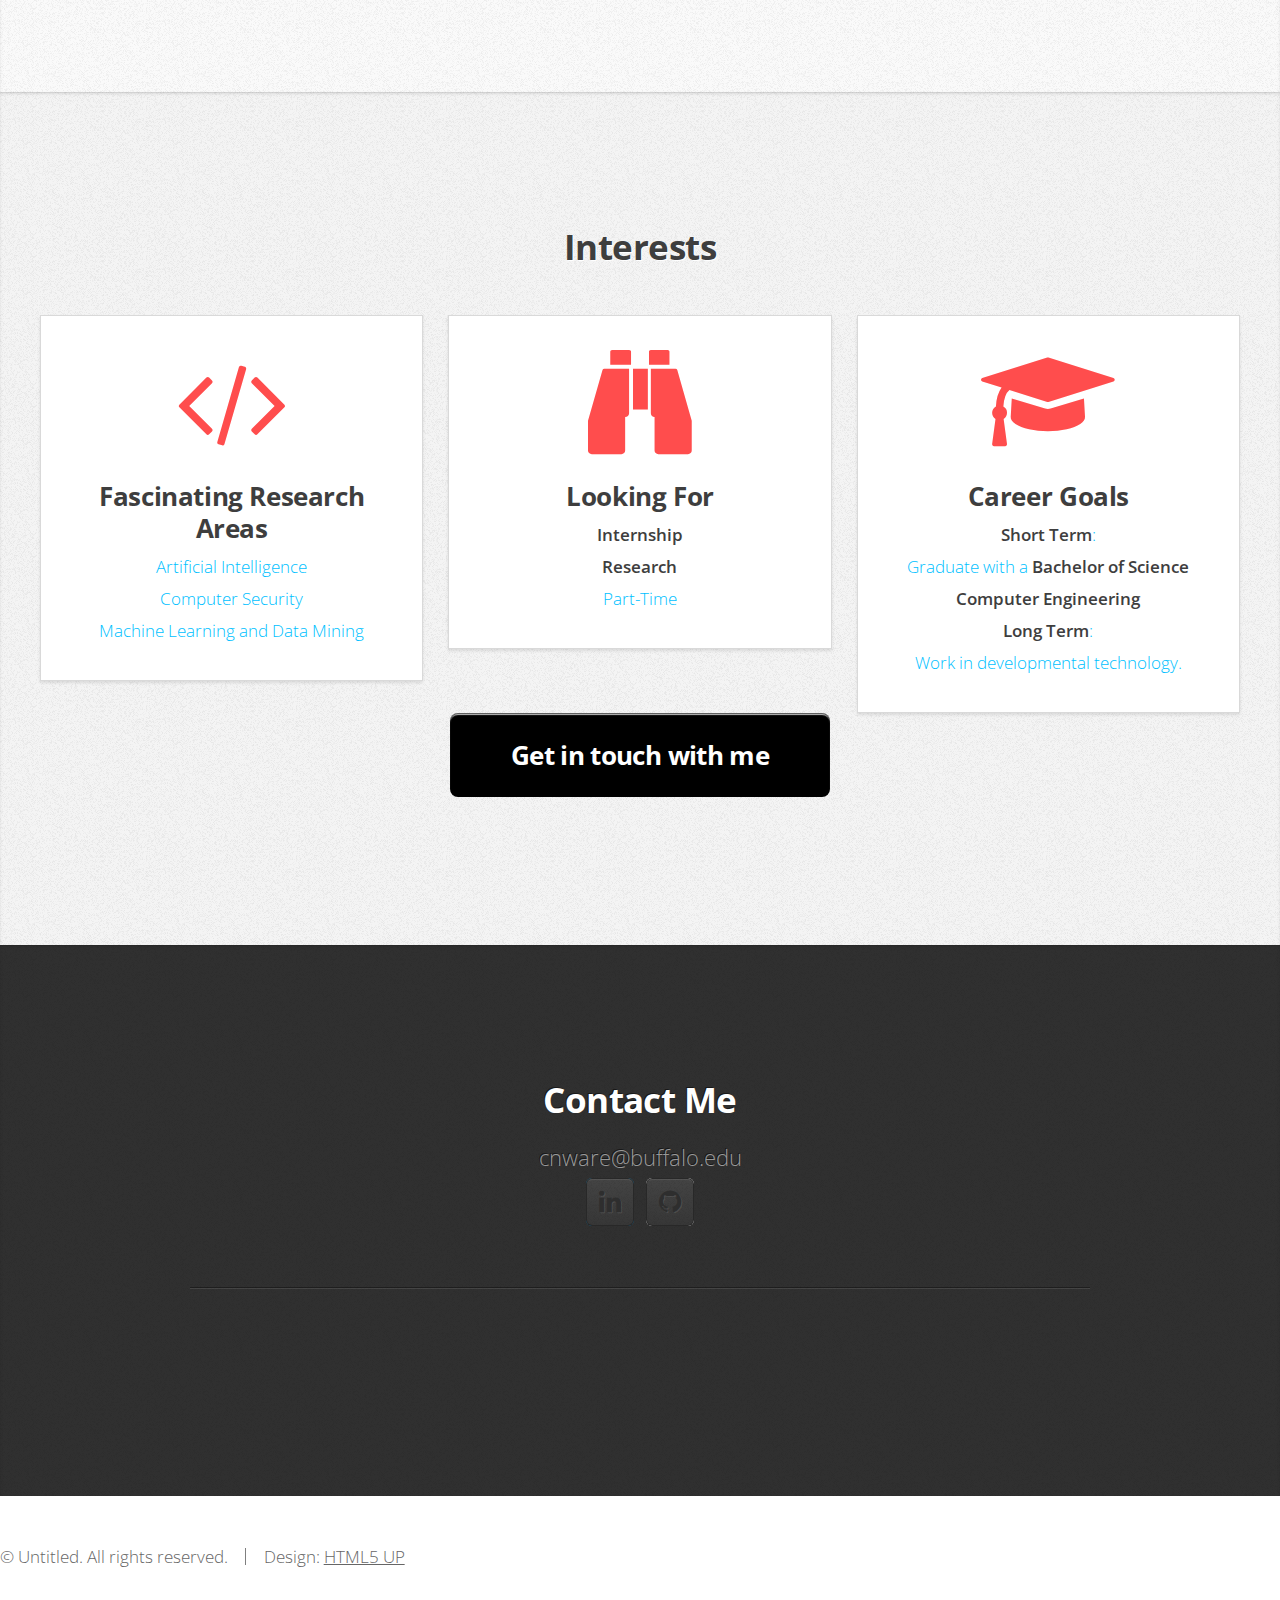
==== commit cae0f08b: "Add files via upload" ====
--- a/index.html
+++ b/index.html
@@ -32,7 +32,7 @@
 				<article class="container" id="top">
 					<div class="row">
 						<div class="4u 12u(mobile)">
-							<span class="image fit"><img src="/Users/Cassandra/Downloads/InternshipDay_HeadShots-5.jpg" alt="" /></span>
+							<span class="image fit"><img src="InternshipDay_HeadShots-5.jpg" alt="" /></span>
 						</div>
 						<div class="8u 12u(mobile)">
 							<header>
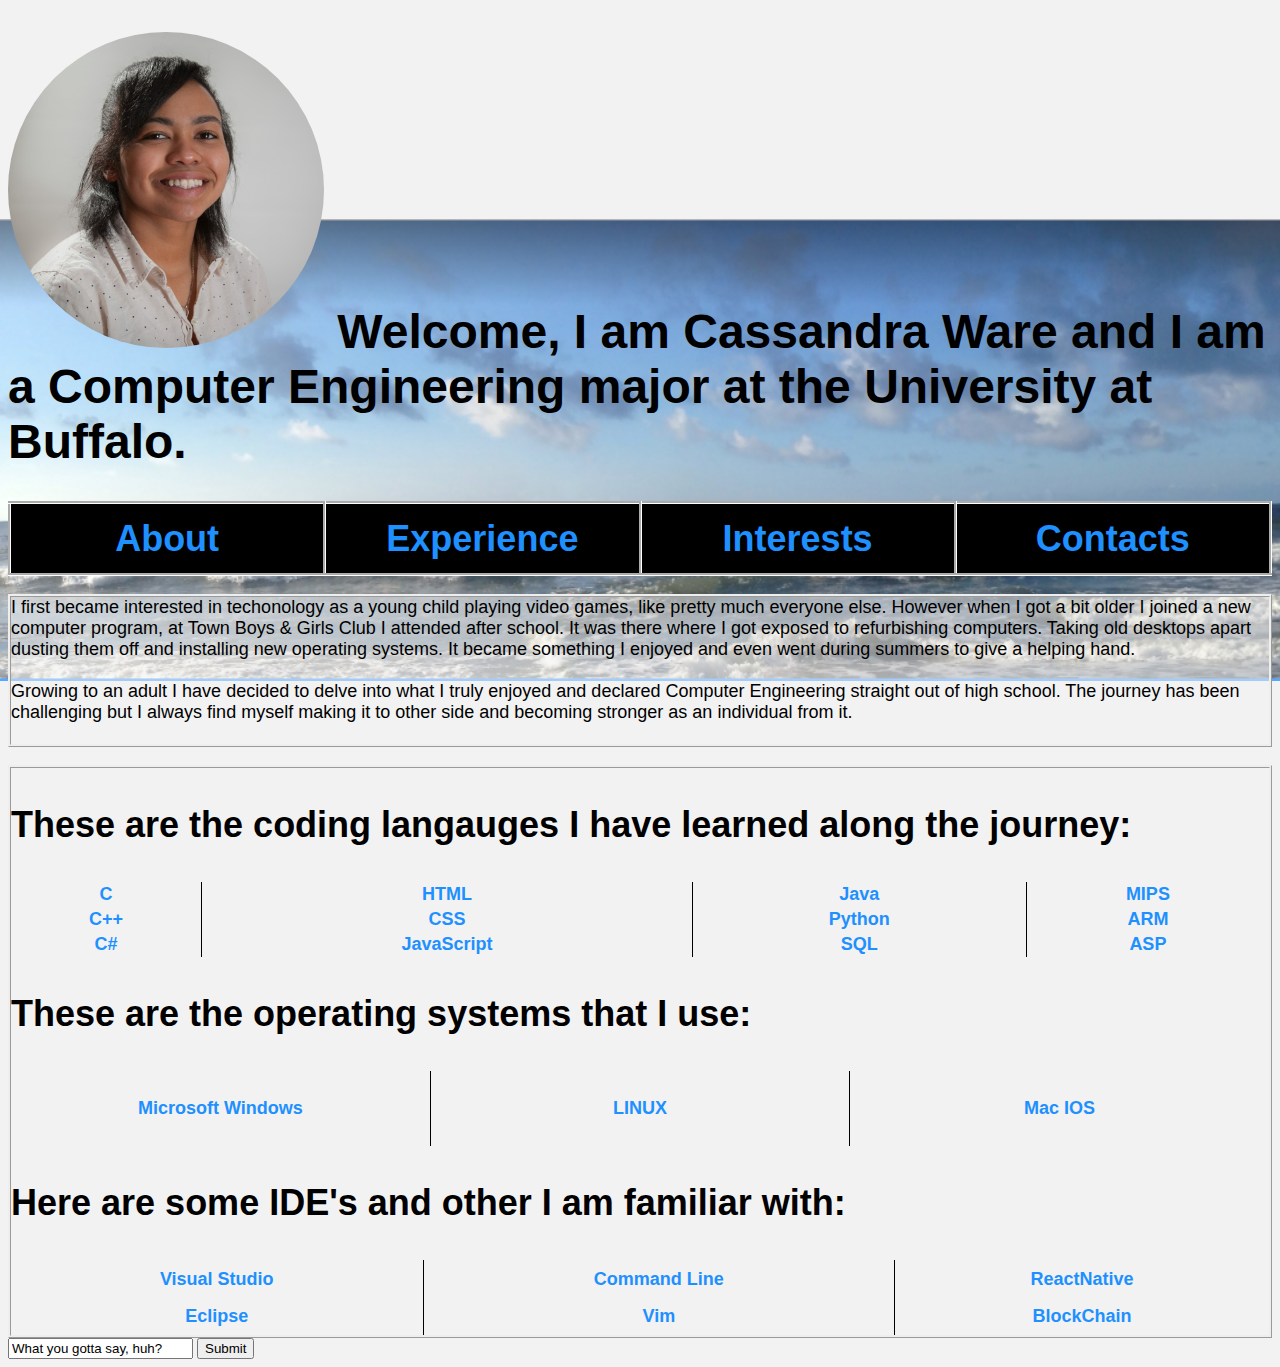
==== commit a8e7f7df: "Rename Cassandra_About-Home.html to index.html" ====
--- a/index.html
+++ b/index.html
@@ -1,240 +1,95 @@
-<!DOCTYPE HTML>
-<!--
-	Miniport by HTML5 UP
-	html5up.net | @ajlkn
-	Free for personal and commercial use under the CCA 3.0 license (html5up.net/license)
--->
-<html>
-	<head>
-		<title>Cassandra Ware</title>
-		<meta charset="utf-8" />
-		<meta name="viewport" content="width=device-width, initial-scale=1" />
-		<meta http-equiv="Content-Type" content="text/html; charset=utf-8">
-		<!--[if lte IE 8]><script src="assets/js/ie/html5shiv.js"></script><![endif]-->
-		<link rel="stylesheet" href="assets/css/main.css" />
-		<!--[if lte IE 8]><link rel="stylesheet" href="assets/css/ie8.css" /><![endif]-->
-		<!--[if lte IE 9]><link rel="stylesheet" href="assets/css/ie9.css" /><![endif]-->
-	</head>
-	<body>
-
-		<!-- Nav -->
-			<nav id="nav">
-				<ul class="container">
-					<li><a href="#top">Top</a></li>
-					<li><a href="#work">About me</a></li>
-					<li><a href="#portfolio">Interests</a></li>
-					<li><a href="#contact">Contact</a></li>
-				</ul>
-			</nav>
-
-		<!-- Home -->
-			<div class="wrapper style1 first">
-				<article class="container" id="top">
-					<div class="row">
-						<div class="4u 12u(mobile)">
-							<span class="image fit"><img src="InternshipDay_HeadShots-5.jpg" alt="" /></span>
-						</div>
-						<div class="8u 12u(mobile)">
-							<header>
-								<h1>Hello. I'm <strong>Cassandra Ware</strong>.</h1>
-							</header>
-							<p>And I am a <strong>Computer Engineering</strong> major, at the University at Buffalo.</p>
-							<a href="#work" class="button big scrolly">See the things I do</a>
-						</div>
-					</div>
-				</article>
-			</div>
-
-		<!-- Work -->
-			<div class="wrapper style2">
-				<article id="work">
-					<header>
-						<h2>About me</h2>
-						<p></p>
-					</header>
-					<div class="container">
-						<div class="row">
-							<div class="4u 12u(mobile)">
-								<section class="box style1">
-									<span class="icon featured fa-briefcase"></span>
-									<h3>Work Experience</h3>
-									<p><strong>Wegmans</strong>: September 2012 - Present<br> Produce Customer Service</p>
-								</section>
-							</div>
-							<div class="4u 12u(mobile)">
-								<section class="box style1">
-									<span class="icon featured fa-laptop"></span>
-									<h3>Professional Skills</h3>
-									<p><strong>Programming Languages</strong>:<br> C++, Java, HTML, Javascript <br><strong>Microsoft Office</strong>:
-									<br>Word, Excel, Powerpoint</p>
-								</section>
-							</div>
-							<div class="4u 12u(mobile)">
-								<section class="box style1">
-									<span class="icon featured fa-star-o"></span>
-									<h3>Extracurriculars</h3>
-									<p><strong>UB Design Shop</strong>:<br>reverse engineering project<br><strong>UB Women's Rugby</strong></p>
-								</section>
-							</div>
-						</div>
-					</div>
-					<footer>
-						<p>Still Interested?</p>
-						<a href="#portfolio" class="button big scrolly">See some of my interests</a>
-					</footer>
-				</article>
-			</div>
-
-		<!-- Portfolio -->
-			<div class="wrapper style3">
-				<article id="portfolio">
-					<header>
-						<h2>Interests</h2>
-						<p></p>
-					</header>
-					<div class="container">
-						<div class="row">
-							<div class="4u 12u(mobile)">
-								<article class="box style2">
-									<span class="icon featured fa-code"></span>
-									<h3><a href="#">Fascinating Research Areas</a></h3>
-									<p>Artificial Intelligence<br>Computer Security<br>Machine Learning and Data Mining</p>
-								</article>
-							</div>
-							<div class="4u 12u(mobile)">
-								<article class="box style2">
-									<span class="icon featured fa-binoculars"></span>
-									<h3><a href="#">Looking For</a></h3>
-									<p><strong>Internship<br>Research</strong><br>Part-Time</p>
-								</article>
-							</div>
-							<div class="4u 12u(mobile)">
-								<article class="box style2">
-									<span class="icon featured fa-mortar-board"></span>
-									<h3><a href="#">Career Goals</a></h3>
-									<p><strong>Short Term</strong>:<br>Graduate with a <strong>Bachelor of Science Computer Engineering</strong>
-									<br><strong>Long Term</strong>:<br>Work in developmental technology.</p>
-								</article>
-							</div>
-						</div>
-						<!--<div class="row">
-							<div class="4u 12u(mobile)">
-								<article class="box style2">
-									<a href="#" class="image featured"><img src="images/pic04.jpg" alt="" /></a>
-									<h3><a href="#">Tempus dolore</a></h3>
-									<p>Ornare nulla proin odio consequat.</p>
-								</article>
-							</div>
-							<div class="4u 12u(mobile)">
-								<article class="box style2">
-									<a href="#" class="image featured"><img src="images/pic05.jpg" alt="" /></a>
-									<h3><a href="#">Feugiat aliquam</a></h3>
-									<p>Ornare nulla proin odio consequat.</p>
-								</article>
-							</div>
-							<div class="4u 12u(mobile)">
-								<article class="box style2">
-									<a href="#" class="image featured"><img src="images/pic06.jpg" alt="" /></a>
-									<h3><a href="#">Sed amet ornare</a></h3>
-									<p>Ornare nulla proin odio consequat.</p>
-								</article>
-							</div>
-						</div>
-					</div>
-					<footer>
-						<p>Lorem ipsum dolor sit sapien vestibulum ipsum primis?</p>-->
-						<a href="#contact" class="button big scrolly">Get in touch with me</a>
-					</footer>
-				</article>
-			</div>
-
-		<!-- Contact -->
-			<div class="wrapper style4">
-				<article id="contact" class="container 75%">
-					<header>
-						<h2>Contact Me</h2>
-						<p>cnware@buffalo.edu</p>
-				<!--	</header>
-					<div>
-						<div class="row">
-							<div class="12u">
-								<form method="post" action="index.php">
-									<div>
-										<div class="row">
-											<div class="6u 12u(mobile)">
-												<input type="text" name="name" id="name" placeholder="Name" />
-											</div>
-											<div class="6u 12u(mobile)">
-												<input type="text" name="email" id="email" placeholder="Email" />
-											</div>
-										</div>
-										<div class="row">
-											<div class="12u">
-												<input type="text" name="subject" id="subject" placeholder="Subject" />
-											</div>
-										</div>
-										<div class="row">
-											<div class="12u">
-												<textarea name="message" id="message" placeholder="Message"></textarea>
-											</div>
-										</div>
-
-										<div class="row 200%">
-											<div class="12u">
-												<ul class="actions">
-													<li><input type="submit" value="Send Message" /></li>
-													<li><input type="reset" value="Clear Form" class="alt" /></li>
-												</ul>
-											</div>
-										</div>
-									</div>
-								</form>
-							</div>
-						</div>
-						<div class="row">
-							<div class="12u">
-								<hr />
-								<h3>Find me on ...</h3>-->
-								<ul class="social">
-									<!--<li><a href="#" class="icon fa-twitter"><span class="label">Twitter</span></a></li>
-									<li><a href="#" class="icon fa-facebook"><span class="label">Facebook</span></a></li>
-									<li><a href="#" class="icon fa-dribbble"><span class="label">Dribbble</span></a></li>-->
-									<li><a href="https://www.linkedin.com/in/cassandra-ware-029583138/" class="icon fa-linkedin"><span class="label">LinkedIn</span></a></li>
-									<!--<li><a href="#" class="icon fa-tumblr"><span class="label">Tumblr</span></a></li>
-									<li><a href="#" class="icon fa-google-plus"><span class="label">Google+</span></a></li>-->
-									<li><a href="https://github.com/cnware" class="icon fa-github"><span class="label">Github</span></a></li>
-									<!--
-									<li><a href="#" class="icon fa-rss"><span>RSS</span></a></li>
-									<li><a href="#" class="icon fa-instagram"><span>Instagram</span></a></li>
-									<li><a href="#" class="icon fa-foursquare"><span>Foursquare</span></a></li>
-									<li><a href="#" class="icon fa-skype"><span>Skype</span></a></li>
-									<li><a href="#" class="icon fa-soundcloud"><span>Soundcloud</span></a></li>
-									<li><a href="#" class="icon fa-youtube"><span>YouTube</span></a></li>
-									<li><a href="#" class="icon fa-blogger"><span>Blogger</span></a></li>
-									<li><a href="#" class="icon fa-flickr"><span>Flickr</span></a></li>
-									<li><a href="#" class="icon fa-vimeo"><span>Vimeo</span></a></li>
-									-->
-								</ul>
-								<hr />
-							</div>
-						</div>
-					</div>
-					<footer>
-						<ul id="copyright">
-							<li>&copy; Untitled. All rights reserved.</li><li>Design: <a href="http://html5up.net">HTML5 UP</a></li>
-						</ul>
-					</footer>
-				</article>
-			</div>
-
-		<!-- Scripts -->
-			<script src="assets/js/jquery.min.js"></script>
-			<script src="assets/js/jquery.scrolly.min.js"></script>
-			<script src="assets/js/skel.min.js"></script>
-			<script src="assets/js/skel-viewport.min.js"></script>
-			<script src="assets/js/util.js"></script>
-			<!--[if lte IE 8]><script src="assets/js/ie/respond.min.js"></script><![endif]-->
-			<script src="assets/js/main.js"></script>
-
-	</body>
-</html>
+<!DOCTYPE html>
+<html>
+  <head>
+      <link href="About.css" text="text/css" rel="stylesheet">
+    <h1  title="Cassandra Ware"><!--this is my headshot at the top-->
+        <img  src="InternshipDay_HeadShots-5.jpg" alt="professional photo" style="float:center; width:25%;height:25%;border:100;">
+          Welcome, I am Cassandra Ware and I am a Computer Engineering major at the University at Buffalo.</h1>
+    <!--<h6><a href ="https://www.google.com/">Click here for something dope</a></h6>-->
+
+
+<!--this is the Navigation table held at the top-->
+    <table class="nav_tab">
+      <th class="nav_tab"><a href ="Cassandra_About-Home.html">About</a></th>
+      <th class="nav_tab"><a href ="Cassandra_Experiences.html">Experience</a></th>
+      <th class="nav_tab"><a href ="">Interests</a></th>
+      <th class="nav_tab"><a href ="Cassandra-Contacts.html"> Contacts</a></th>
+    </table>
+
+
+  </head>
+    <body>
+
+      <p> I first became interested in techonology as a young child playing video  games, like pretty much everyone else.
+          However when I got a bit older I joined a new computer program, at Town Boys & Girls Club I attended after school.
+          It was there where I got exposed to refurbishing computers. Taking old desktops apart dusting them off and installing new operating systems.
+          It became something I enjoyed and even went during summers to give a helping hand.
+        <br> <br>
+          Growing to an adult I have decided to delve into what I truly enjoyed and declared Computer Engineering straight out of high school.
+          The journey has been challenging but I always find myself making it to other side and becoming stronger as an individual from it.
+        <br> <br>
+      </p>
+
+      <div class="backgr_box">
+        <h3>These are the coding langauges I have learned along the journey:</h3>
+
+
+      <table>
+        <strong>
+        <tr>
+          <td><strong>C</strong></td>
+          <td><strong>HTML</strong></td>
+          <td><strong>Java</strong></td>
+          <td class="no_border_edge"><strong>MIPS</strong></td>
+        </tr>
+        <tr>
+          <td><strong>C++</strong></td>
+          <td><strong>CSS</strong></td>
+          <td><strong>Python</strong></td>
+          <td class="no_border_edge"><strong>ARM</strong></td>
+        </tr>
+        <tr>
+          <td><strong>C#</strong></td>
+          <td><strong>JavaScript</strong></td>
+          <td><strong>SQL</strong></td>
+          <td class="no_border_edge"><strong>ASP</strong></td>
+        </tr>
+      </strong>
+        </table>
+        <h3>These are the operating systems that I use:</h3>
+        <table>
+          <strong>
+          <tr>
+            <td class="size_30"><strong>Microsoft Windows</strong></td>
+            <td class="size_30"><strong>LINUX</strong></td>
+            <td class="no_border_edge size_30"><strong>Mac IOS</strong></td>
+
+          </tr>
+        </strong>
+        </table>
+        <h3>Here are some IDE's and other I am familiar with:</h3>
+        <table>
+
+          <tr>
+            <td><strong>Visual Studio</strong></td>
+            <td><strong>Command Line</strong></td>
+            <td class="no_border_edge"><strong>ReactNative</strong></td>
+          </tr>
+
+          <tr>
+            <td><strong>Eclipse</strong></td>
+            <td><strong>Vim</strong></td>
+            <td class="no_border_edge"><strong>BlockChain</strong></td>
+          </tr>
+
+        </table>
+
+      </div>
+        <form action="mailto:casnware@gmail.com" method="POST">
+        <input type="text" value="What you gotta say, huh?">
+        <input type="submit">
+        </form>
+
+
+    </body>
+</html>
--- a/About.css
+++ b/About.css
@@ -0,0 +1,94 @@
+/*HEADER Styling*/
+h1 {
+  /*this is simple styling text*/
+  font-size: 48px;
+  font-family: "Helvetica";
+}
+
+img {
+  border-radius: 500px;
+  border-color: black;
+
+}
+
+/*BODY Styling*/
+body {
+  background-color: #F2F2F2;
+  background-image: url("newback.png");
+  background-attachment: fixed;
+  background-repeat: no-repeat;
+  background-size: contain;
+  background-position: center, center;
+}
+p {
+  font-family: "Helvetica";
+  font-size: 18px;
+  border-style: ridge;
+  background-color: hsl(0, 0%, 95%,0.5);
+  color :#000000;
+
+}
+
+h3{
+  font-family: "Helvetica";
+  font-size: 36px;
+}
+
+table {
+  width: 100%;
+  height: 75px;
+  border-collapse: collapse;
+}
+th {
+  border-style: outset;
+  border-color: #FFFFFF;
+  background-color: black;
+  color: DodgerBlue;
+  text-align: center;
+  font-family: "Helvetica";
+  font-size: 36px;
+  width: 25%
+}
+td{
+  border-right: 1px solid #000000;
+  font-family: "Helvetica";
+  font-size: 18px;
+  color : DodgerBlue;
+  text-align: center;
+}
+.no_border_edge{
+  border-right-style: hidden;
+}
+.size_30{
+  width:33%;
+}
+
+
+.backgr_box {
+  font-family: "Helvetica";
+  font-size: 18px;
+  border-style: ridge;
+  background-color: hsl(0, 0%, 95%,0.5);
+  color :#000000;
+
+}
+
+
+/* This is how you style the way a link displays during the entire action of pressing it*/
+
+a:link {
+  color : DodgerBlue;
+  text-decoration: none;
+}
+
+a:visited {
+  color : inherit;
+}
+
+a:hover {
+  text-decoration: underline;
+}
+
+a:active {
+  color: #000000
+}
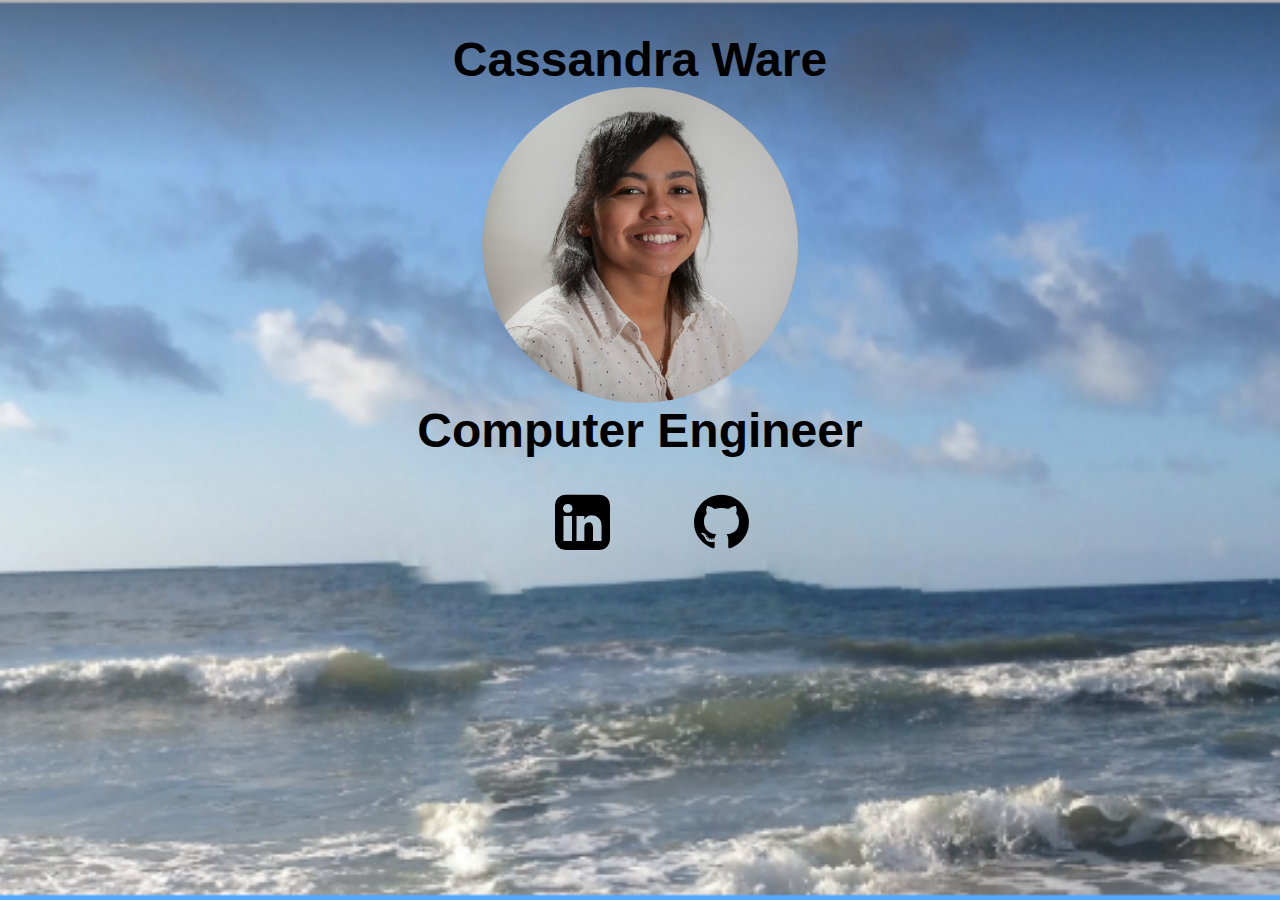
==== commit d7ee1104: "fixed index name" ====
--- a/index.html
+++ b/index.html
@@ -1,95 +1,27 @@
 <!DOCTYPE html>
 <html>
   <head>
-      <link href="About.css" text="text/css" rel="stylesheet">
-    <h1  title="Cassandra Ware"><!--this is my headshot at the top-->
-        <img  src="InternshipDay_HeadShots-5.jpg" alt="professional photo" style="float:center; width:25%;height:25%;border:100;">
-          Welcome, I am Cassandra Ware and I am a Computer Engineering major at the University at Buffalo.</h1>
-    <!--<h6><a href ="https://www.google.com/">Click here for something dope</a></h6>-->
+      <link href="Index.css" text="text/css" rel="stylesheet">
+      <link rel="stylesheet" href="https://cdnjs.cloudflare.com/ajax/libs/font-awesome/4.7.0/css/font-awesome.min.css">
 
+            </head>
+            <body>
+              <h1  title="Cassandra Ware"><!--this is my headshot at the top-->
+                Cassandra Ware <br>
+                <div class="fade-in_container">
+                  <div class="image">
+                  <img src="InternshipDay_HeadShots-5.jpg" alt="professional photo" >
+                    </div>
+                      <div class="middle fade-in_text">
+                      <a href ="CassandraWare_Resume.pdf">Resume</a>
+                      </div>
+                       </div>
+                     Computer Engineer
 
-<!--this is the Navigation table held at the top-->
-    <table class="nav_tab">
-      <th class="nav_tab"><a href ="Cassandra_About-Home.html">About</a></th>
-      <th class="nav_tab"><a href ="Cassandra_Experiences.html">Experience</a></th>
-      <th class="nav_tab"><a href ="">Interests</a></th>
-      <th class="nav_tab"><a href ="Cassandra-Contacts.html"> Contacts</a></th>
-    </table>
-
-
-  </head>
-    <body>
-
-      <p> I first became interested in techonology as a young child playing video  games, like pretty much everyone else.
-          However when I got a bit older I joined a new computer program, at Town Boys & Girls Club I attended after school.
-          It was there where I got exposed to refurbishing computers. Taking old desktops apart dusting them off and installing new operating systems.
-          It became something I enjoyed and even went during summers to give a helping hand.
-        <br> <br>
-          Growing to an adult I have decided to delve into what I truly enjoyed and declared Computer Engineering straight out of high school.
-          The journey has been challenging but I always find myself making it to other side and becoming stronger as an individual from it.
-        <br> <br>
-      </p>
-
-      <div class="backgr_box">
-        <h3>These are the coding langauges I have learned along the journey:</h3>
-
-
-      <table>
-        <strong>
-        <tr>
-          <td><strong>C</strong></td>
-          <td><strong>HTML</strong></td>
-          <td><strong>Java</strong></td>
-          <td class="no_border_edge"><strong>MIPS</strong></td>
-        </tr>
-        <tr>
-          <td><strong>C++</strong></td>
-          <td><strong>CSS</strong></td>
-          <td><strong>Python</strong></td>
-          <td class="no_border_edge"><strong>ARM</strong></td>
-        </tr>
-        <tr>
-          <td><strong>C#</strong></td>
-          <td><strong>JavaScript</strong></td>
-          <td><strong>SQL</strong></td>
-          <td class="no_border_edge"><strong>ASP</strong></td>
-        </tr>
-      </strong>
-        </table>
-        <h3>These are the operating systems that I use:</h3>
-        <table>
-          <strong>
-          <tr>
-            <td class="size_30"><strong>Microsoft Windows</strong></td>
-            <td class="size_30"><strong>LINUX</strong></td>
-            <td class="no_border_edge size_30"><strong>Mac IOS</strong></td>
-
-          </tr>
-        </strong>
-        </table>
-        <h3>Here are some IDE's and other I am familiar with:</h3>
-        <table>
-
-          <tr>
-            <td><strong>Visual Studio</strong></td>
-            <td><strong>Command Line</strong></td>
-            <td class="no_border_edge"><strong>ReactNative</strong></td>
-          </tr>
-
-          <tr>
-            <td><strong>Eclipse</strong></td>
-            <td><strong>Vim</strong></td>
-            <td class="no_border_edge"><strong>BlockChain</strong></td>
-          </tr>
-
-        </table>
-
-      </div>
-        <form action="mailto:casnware@gmail.com" method="POST">
-        <input type="text" value="What you gotta say, huh?">
-        <input type="submit">
-        </form>
-
-
-    </body>
-</html>
+                   </h1>
+                   <div class="contact_icons">
+                   <a href="https://www.linkedin.com/in/cassandra-ware-029583138"><i class="fa fa-linkedin-square" style="font-size:400%"></i>
+                     <a href="https://github.com/cnware"><i class="fa fa-github" style="font-size:400%"></i>
+                     </div>
+                   </body>
+            </html>
--- a/Index.css
+++ b/Index.css
@@ -0,0 +1,98 @@
+/*HEADER Styling*/
+h1 {
+  /*this is simple styling text*/
+  font-size: 48px;
+  font-family: "Helvetica";
+  text-align: center;
+}
+img{
+
+    display: block;
+    border-radius: 500px;
+    border-color: black;
+    width: 200%;
+
+
+}
+
+.image {
+
+  opacity: 1;
+  display: block;
+  margin-left: 75%;
+
+  transition: .5s ease;
+  backface-visibility: hidden;
+
+
+}
+.fade-in_container{
+  position: relative;
+  width: 50%;
+}
+.fade-in_container:hover .image {
+  opacity: 0.1;
+}
+
+.fade-in_container:hover .middle {
+  opacity: 1;
+}
+
+.middle {
+  transition: .5s ease;
+  opacity: 0;
+  position: absolute;
+  top: 50%;
+  left: 50%;
+  transform: translate(-50%, -50%);
+  -ms-transform: translate(-50%, -50%)
+}
+.fade-in_text{
+  background-color: #F2F2F2;
+  color: black;
+  font-size: 16px;
+  border-radius: 500px;
+  padding: 20px;
+  margin-left: 50%;
+
+
+}
+/*BODY Styling*/
+body {
+
+  background-color: #F2F2F2;
+  background-image: url("newback.png");
+  background-attachment: fixed;
+  background-repeat: no-repeat;
+  background-size: cover;
+  background-position: center, center;
+  text-align: left;
+
+}
+
+.contact_icons{
+  margin-left: 5%;
+
+  text-align: center;
+  letter-spacing: 40px;
+}
+
+/* This is how you style the way a link displays during the entire action of pressing it*/
+
+a:link {
+  color : black;
+  text-decoration: none;
+}
+
+a:visited {
+  color : inherit;
+}
+
+a:hover {
+  color : DodgerBlue;
+
+}
+
+a:active {
+  color: #000000
+}
